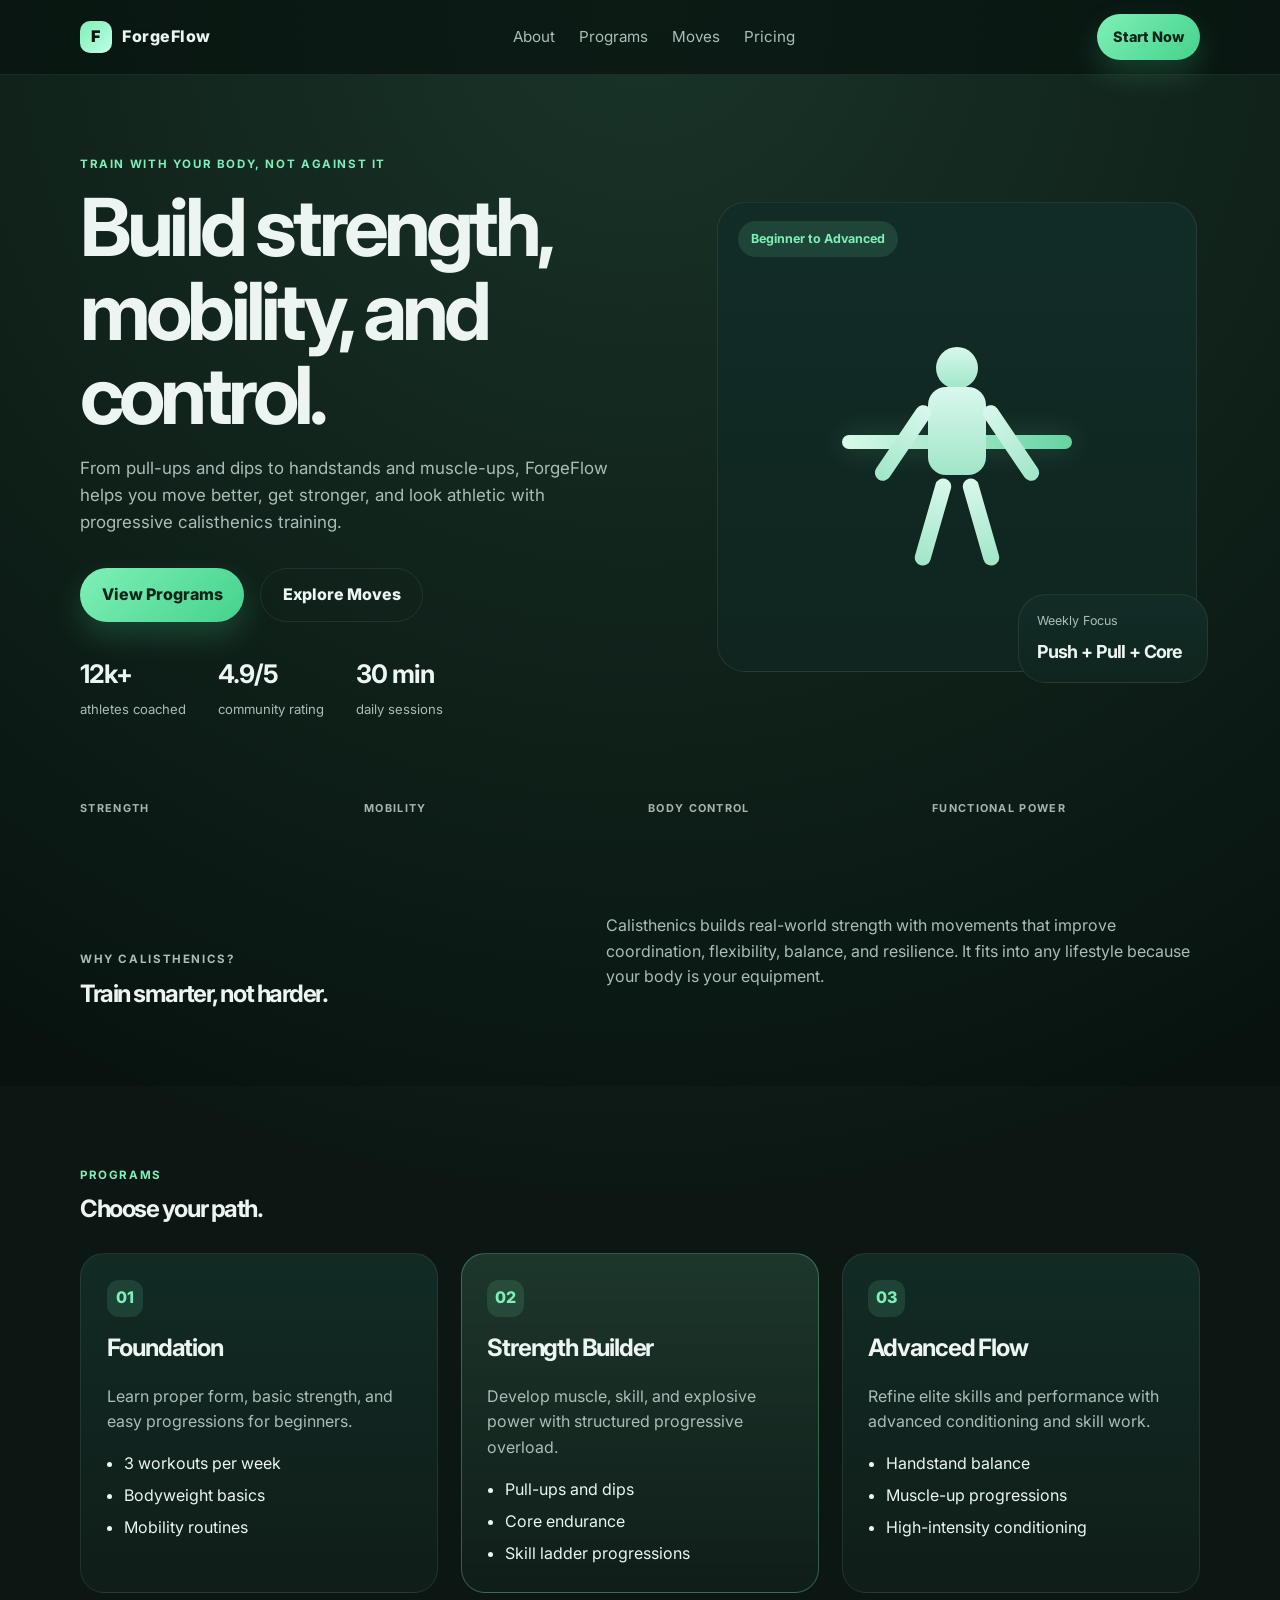
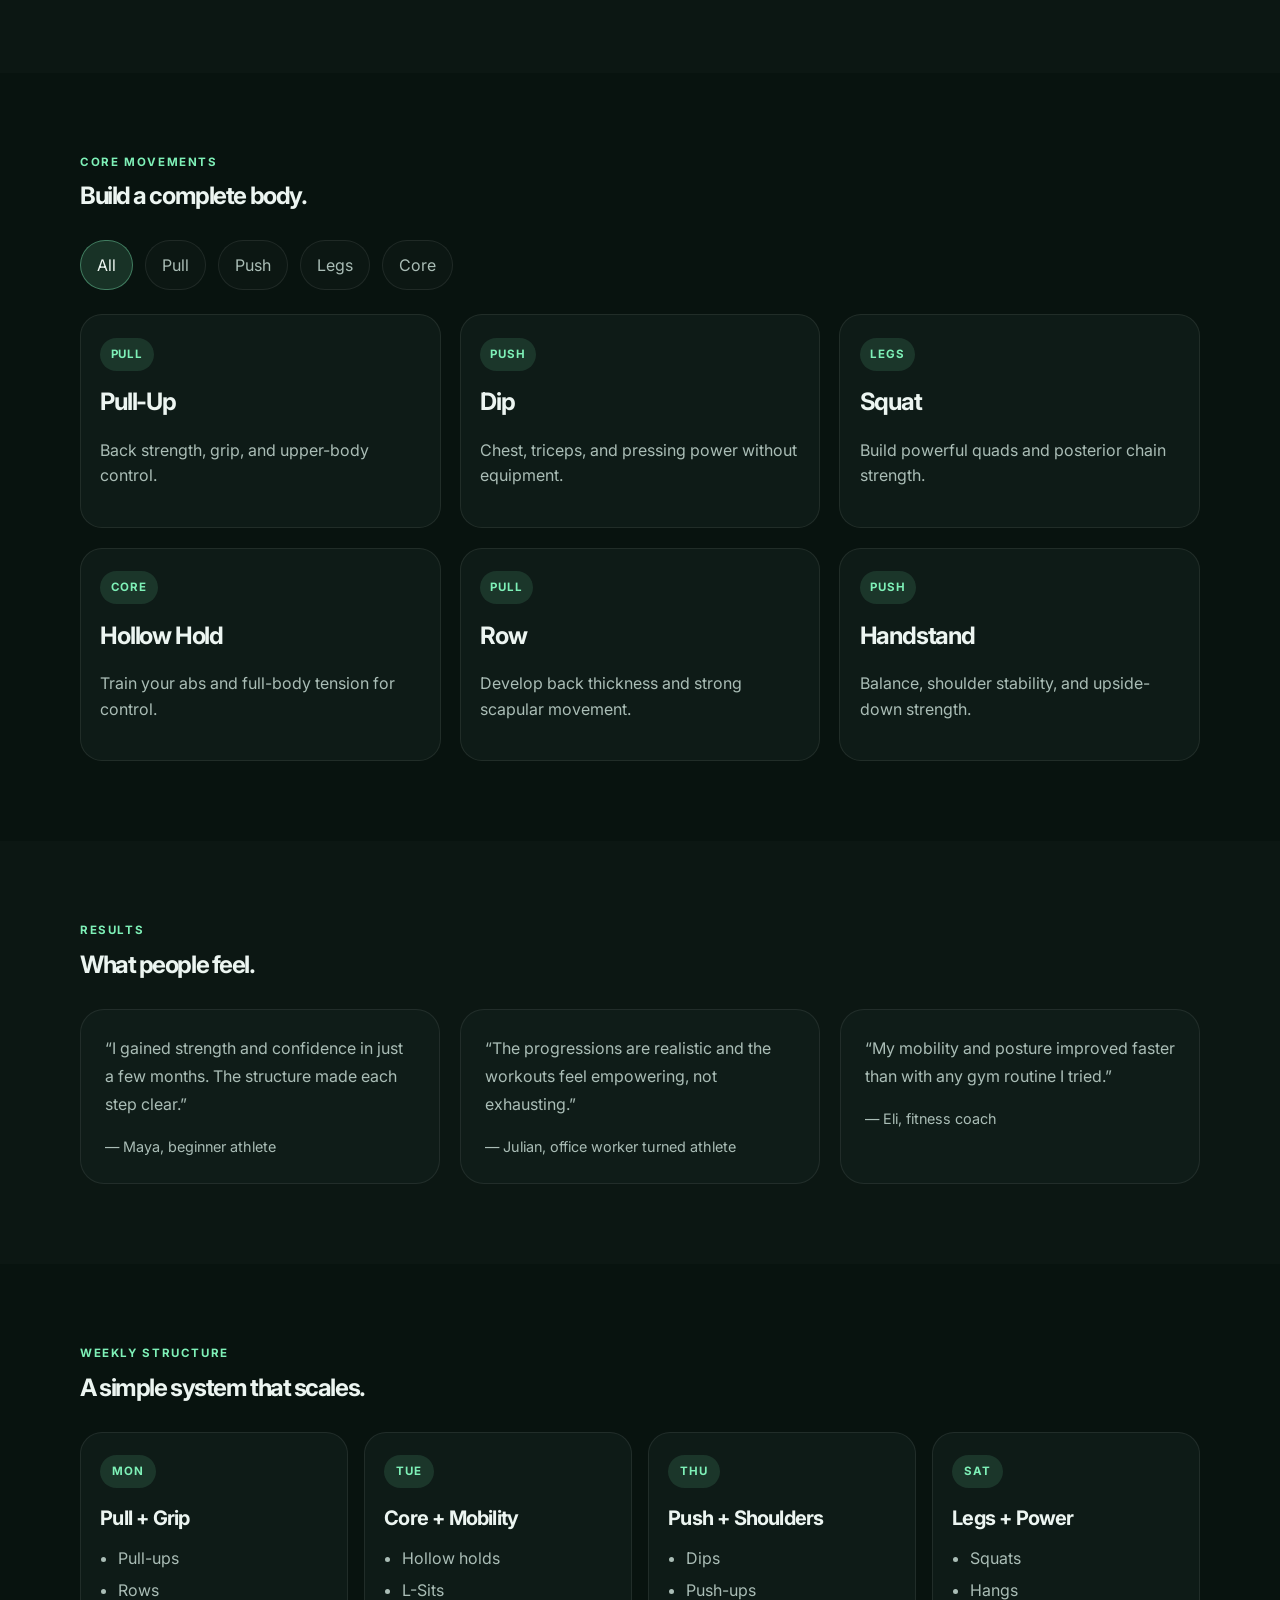
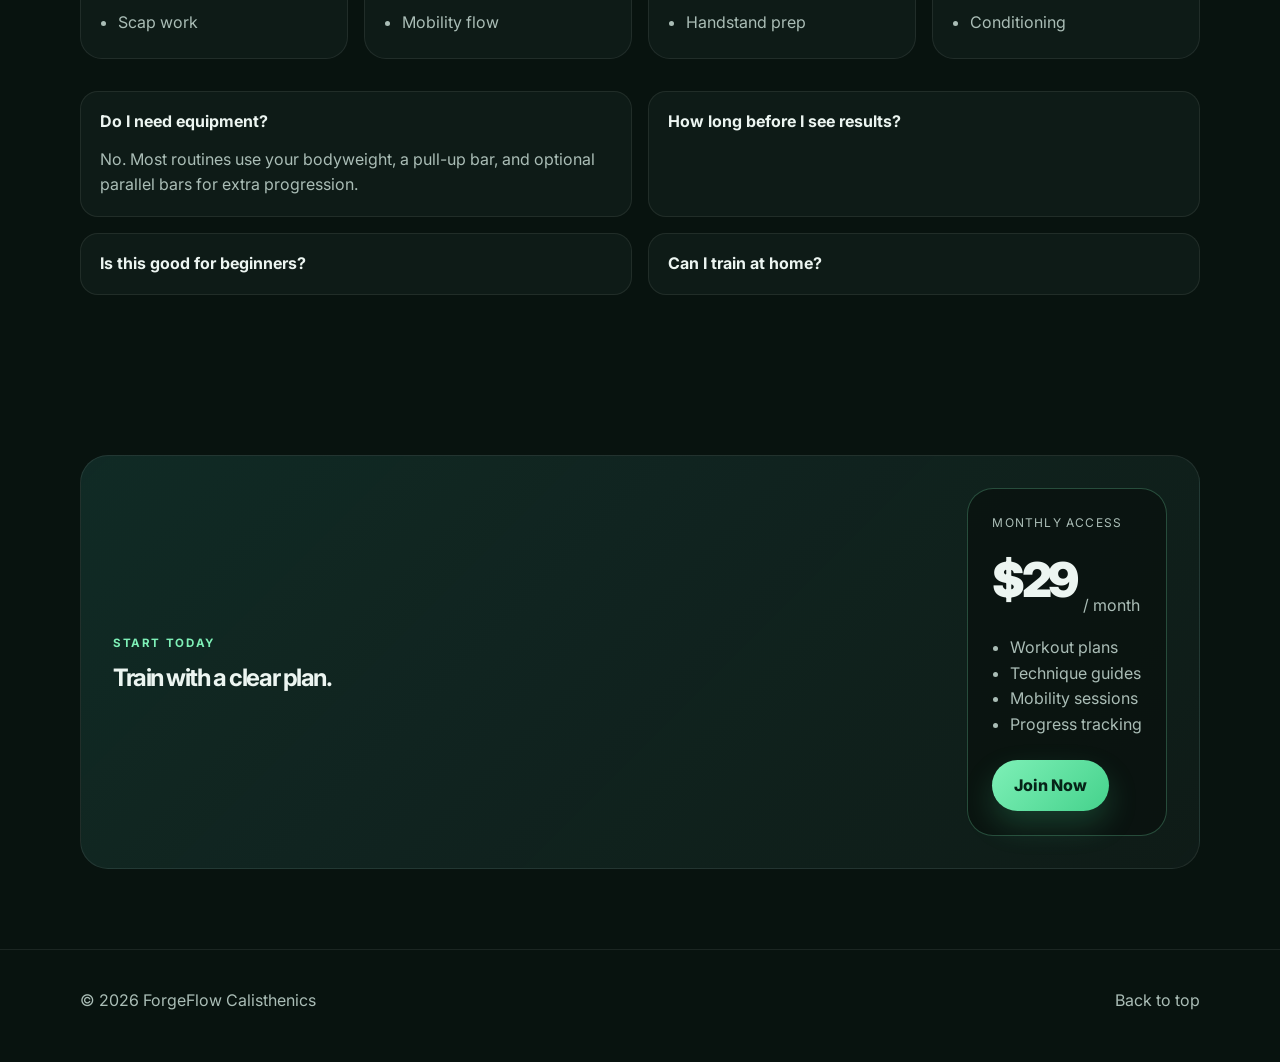
==== index.html @ 9ff02861 "changes" ====
<!DOCTYPE html>
<html lang="en">
  <head>
    <meta charset="UTF-8" />
    <meta name="viewport" content="width=device-width, initial-scale=1.0" />
    <meta
      name="description"
      content="Calisthenics training for strength, mobility, and body control. Build your best body with bodyweight workouts from beginner to advanced."
    />
    <title>ForgeFlow Calisthenics</title>
    <link rel="preconnect" href="https://fonts.googleapis.com" />
    <link rel="preconnect" href="https://fonts.gstatic.com" crossorigin />
    <link
      href="https://fonts.googleapis.com/css2?family=Inter:wght@400;500;600;700;800;900&display=swap"
      rel="stylesheet"
    />
    <link rel="stylesheet" href="styles.css" />
  </head>
  <body>
    <header class="site-header">
      <div class="container nav-wrap">
        <div class="brand">
          <span class="brand-mark">F</span>
          <span>ForgeFlow</span>
        </div>
        <nav class="main-nav" aria-label="Main navigation">
          <a href="#about">About</a>
          <a href="#programs">Programs</a>
          <a href="#moves">Moves</a>
          <a href="#pricing">Pricing</a>
        </nav>
        <a class="button button-small" href="#pricing">Start Now</a>
      </div>
    </header>

    <main>
      <section class="hero">
        <div class="container hero-grid">
          <div class="hero-copy">
            <p class="eyebrow">Train with your body, not against it</p>
            <h1>Build strength, mobility, and control.</h1>
            <p class="lead">
              From pull-ups and dips to handstands and muscle-ups, ForgeFlow helps
              you move better, get stronger, and look athletic with progressive
              calisthenics training.
            </p>
            <div class="cta-row">
              <a class="button" href="#programs">View Programs</a>
              <a class="button button-secondary" href="#moves">Explore Moves</a>
            </div>
            <ul class="hero-stats" aria-label="Key stats">
              <li><strong>12k+</strong><span>athletes coached</span></li>
              <li><strong>4.9/5</strong><span>community rating</span></li>
              <li><strong>30 min</strong><span>daily sessions</span></li>
            </ul>
          </div>

          <div class="hero-visual" aria-label="Calisthenics training illustration">
            <div class="visual-card visual-main">
              <div class="badge">Beginner to Advanced</div>
              <div class="movement-preview">
                <div class="bar"></div>
                <div class="person">
                  <span class="head"></span>
                  <span class="torso"></span>
                  <span class="arm arm-left"></span>
                  <span class="arm arm-right"></span>
                  <span class="leg leg-left"></span>
                  <span class="leg leg-right"></span>
                </div>
              </div>
            </div>
            <div class="visual-card visual-mini">
              <p>Weekly Focus</p>
              <strong>Push + Pull + Core</strong>
            </div>
          </div>
        </div>
      </section>

      <section class="logo-strip" aria-label="Partners and results">
        <div class="container logo-row">
          <span>Strength</span>
          <span>Mobility</span>
          <span>Body Control</span>
          <span>Functional Power</span>
        </div>
      </section>

      <section id="about" class="section">
        <div class="container two-col">
          <div>
            <p class="eyebrow">Why calisthenics?</p>
            <h2>Train smarter, not harder.</h2>
          </div>
          <div>
            <p>
              Calisthenics builds real-world strength with movements that improve
              coordination, flexibility, balance, and resilience. It fits into any
              lifestyle because your body is your equipment.
            </p>
          </div>
        </div>
      </section>

      <section id="programs" class="section alt-section">
        <div class="container">
          <div class="section-header">
            <p class="eyebrow">Programs</p>
            <h2>Choose your path.</h2>
          </div>

          <div class="card-grid three-up">
            <article class="info-card">
              <div class="icon">01</div>
              <h3>Foundation</h3>
              <p>Learn proper form, basic strength, and easy progressions for beginners.</p>
              <ul>
                <li>3 workouts per week</li>
                <li>Bodyweight basics</li>
                <li>Mobility routines</li>
              </ul>
            </article>

            <article class="info-card featured">
              <div class="icon">02</div>
              <h3>Strength Builder</h3>
              <p>Develop muscle, skill, and explosive power with structured progressive overload.</p>
              <ul>
                <li>Pull-ups and dips</li>
                <li>Core endurance</li>
                <li>Skill ladder progressions</li>
              </ul>
            </article>

            <article class="info-card">
              <div class="icon">03</div>
              <h3>Advanced Flow</h3>
              <p>Refine elite skills and performance with advanced conditioning and skill work.</p>
              <ul>
                <li>Handstand balance</li>
                <li>Muscle-up progressions</li>
                <li>High-intensity conditioning</li>
              </ul>
            </article>
          </div>
        </div>
      </section>

      <section id="moves" class="section">
        <div class="container">
          <div class="section-header">
            <p class="eyebrow">Core movements</p>
            <h2>Build a complete body.</h2>
          </div>

          <div class="exercise-grid">
            <button class="exercise active" type="button" data-filter="all">All</button>
            <button class="exercise" type="button" data-filter="pull">Pull</button>
            <button class="exercise" type="button" data-filter="push">Push</button>
            <button class="exercise" type="button" data-filter="legs">Legs</button>
            <button class="exercise" type="button" data-filter="core">Core</button>
          </div>

          <div class="movement-cards">
            <article class="movement-card" data-category="pull">
              <span class="tag">Pull</span>
              <h3>Pull-Up</h3>
              <p>Back strength, grip, and upper-body control.</p>
            </article>

            <article class="movement-card" data-category="push">
              <span class="tag">Push</span>
              <h3>Dip</h3>
              <p>Chest, triceps, and pressing power without equipment.</p>
            </article>

            <article class="movement-card" data-category="legs">
              <span class="tag">Legs</span>
              <h3>Squat</h3>
              <p>Build powerful quads and posterior chain strength.</p>
            </article>

            <article class="movement-card" data-category="core">
              <span class="tag">Core</span>
              <h3>Hollow Hold</h3>
              <p>Train your abs and full-body tension for control.</p>
            </article>

            <article class="movement-card" data-category="pull">
              <span class="tag">Pull</span>
              <h3>Row</h3>
              <p>Develop back thickness and strong scapular movement.</p>
            </article>

            <article class="movement-card" data-category="push">
              <span class="tag">Push</span>
              <h3>Handstand</h3>
              <p>Balance, shoulder stability, and upside-down strength.</p>
            </article>
          </div>
        </div>
      </section>

      <section class="section alt-section testimonials">
        <div class="container">
          <div class="section-header">
            <p class="eyebrow">Results</p>
            <h2>What people feel.</h2>
          </div>

          <div class="testimonial-grid">
            <blockquote>
              “I gained strength and confidence in just a few months. The structure made each step clear.”
              <footer>— Maya, beginner athlete</footer>
            </blockquote>
            <blockquote>
              “The progressions are realistic and the workouts feel empowering, not exhausting.”
              <footer>— Julian, office worker turned athlete</footer>
            </blockquote>
            <blockquote>
              “My mobility and posture improved faster than with any gym routine I tried.”
              <footer>— Eli, fitness coach</footer>
            </blockquote>
          </div>
        </div>
      </section>

      <section class="section">
        <div class="container">
          <div class="section-header">
            <p class="eyebrow">Weekly structure</p>
            <h2>A simple system that scales.</h2>
          </div>

          <div class="plan-grid">
            <article class="plan-card">
              <div class="plan-day">Mon</div>
              <h3>Pull + Grip</h3>
              <ul>
                <li>Pull-ups</li>
                <li>Rows</li>
                <li>Scap work</li>
              </ul>
            </article>

            <article class="plan-card">
              <div class="plan-day">Tue</div>
              <h3>Core + Mobility</h3>
              <ul>
                <li>Hollow holds</li>
                <li>L-Sits</li>
                <li>Mobility flow</li>
              </ul>
            </article>

            <article class="plan-card">
              <div class="plan-day">Thu</div>
              <h3>Push + Shoulders</h3>
              <ul>
                <li>Dips</li>
                <li>Push-ups</li>
                <li>Handstand prep</li>
              </ul>
            </article>

            <article class="plan-card">
              <div class="plan-day">Sat</div>
              <h3>Legs + Power</h3>
              <ul>
                <li>Squats</li>
                <li>Hangs</li>
                <li>Conditioning</li>
              </ul>
            </article>
          </div>

          <div class="faq-wrap">
            <details class="faq-item" open>
              <summary>Do I need equipment?</summary>
              <p>No. Most routines use your bodyweight, a pull-up bar, and optional parallel bars for extra progression.</p>
            </details>

            <details class="faq-item">
              <summary>How long before I see results?</summary>
              <p>Most people notice better energy, posture, and confidence within 4–6 weeks when they train consistently.</p>
            </details>

            <details class="faq-item">
              <summary>Is this good for beginners?</summary>
              <p>Yes. The program begins with skill foundations, mobility work, and simple progressions before harder variations.</p>
            </details>

            <details class="faq-item">
              <summary>Can I train at home?</summary>
              <p>Absolutely. The plan is designed to work at home, in a park, or in a personal training environment.</p>
            </details>
          </div>
        </div>
      </section>

      <section id="pricing" class="section pricing">
        <div class="container pricing-box">
          <div>
            <p class="eyebrow">Start today</p>
            <h2>Train with a clear plan.</h2>
          </div>
          <div class="price-card">
            <p class="price-label">Monthly access</p>
            <div class="price-row">
              <span class="price">$29</span>
              <span class="period">/ month</span>
            </div>
            <ul>
              <li>Workout plans</li>
              <li>Technique guides</li>
              <li>Mobility sessions</li>
              <li>Progress tracking</li>
            </ul>
            <a class="button" href="#top">Join Now</a>
          </div>
        </div>
      </section>
    </main>

    <footer class="site-footer">
      <div class="container footer-wrap">
        <p>© <span id="year"></span> ForgeFlow Calisthenics</p>
        <a href="#about">Back to top</a>
      </div>
    </footer>

    <script src="script.js"></script>
  </body>
</html>
---- styles.css ----
:root {
  --bg: #08130f;
  --bg-soft: #0d1d18;
  --panel: rgba(17, 30, 26, 0.82);
  --panel-alt: #10251f;
  --card: #122d28;
  --line: rgba(255, 255, 255, 0.08);
  --text: #ecf5f1;
  --muted: #aabdb6;
  --accent: #7ef0b7;
  --accent-strong: #45d28c;
  --accent-dark: #113628;
  --shadow: rgba(6, 12, 10, 0.38);
}

* {
  box-sizing: border-box;
}

html {
  scroll-behavior: smooth;
}

body {
  margin: 0;
  font-family: "Inter", sans-serif;
  background:
    radial-gradient(circle at top, rgba(126, 240, 183, 0.15), transparent 28%),
    var(--bg);
  color: var(--text);
  line-height: 1.6;
}

a {
  color: inherit;
  text-decoration: none;
}

img {
  max-width: 100%;
  display: block;
}

button {
  font: inherit;
}

.container {
  width: min(1120px, calc(100% - 2rem));
  margin: 0 auto;
}

.section {
  padding: 5rem 0;
}

.alt-section {
  background: rgba(255, 255, 255, 0.015);
}

.site-header {
  position: sticky;
  top: 0;
  z-index: 20;
  backdrop-filter: blur(18px);
  background: rgba(8, 19, 15, 0.72);
  border-bottom: 1px solid var(--line);
}

.nav-wrap {
  display: flex;
  justify-content: space-between;
  align-items: center;
  min-height: 74px;
  gap: 1.25rem;
}

.brand {
  display: inline-flex;
  align-items: center;
  gap: 0.65rem;
  font-weight: 800;
  letter-spacing: 0.03em;
}

.brand-mark {
  width: 2rem;
  height: 2rem;
  display: inline-flex;
  align-items: center;
  justify-content: center;
  border-radius: 10px;
  background: linear-gradient(135deg, var(--accent), #bfffe4);
  color: #08130f;
  font-weight: 900;
}

.main-nav {
  display: inline-flex;
  align-items: center;
  gap: 1.5rem;
  color: var(--muted);
  font-size: 0.95rem;
}

.main-nav a {
  transition: color 0.2s ease;
}

.main-nav a:hover,
.main-nav a:focus-visible {
  color: var(--text);
}

.button {
  display: inline-flex;
  align-items: center;
  justify-content: center;
  min-height: 48px;
  border: 0;
  border-radius: 999px;
  padding: 0.8rem 1.35rem;
  background: linear-gradient(135deg, var(--accent), var(--accent-strong));
  color: #062418;
  font-weight: 800;
  box-shadow: 0 14px 30px rgba(69, 210, 140, 0.22);
  transition: transform 0.2s ease, box-shadow 0.2s ease;
}

.button:hover,
.button:focus-visible {
  transform: translateY(-1px);
  box-shadow: 0 18px 36px rgba(69, 210, 140, 0.28);
}

.button-small {
  min-height: 40px;
  padding: 0.7rem 1rem;
  font-size: 0.9rem;
}

.button-secondary {
  background: transparent;
  color: var(--text);
  border: 1px solid var(--line);
  box-shadow: none;
}

.hero {
  padding: 5rem 0 3rem;
}

.hero-grid {
  display: grid;
  grid-template-columns: 1.1fr 0.9fr;
  align-items: center;
  gap: 2.5rem;
}

.eyebrow {
  margin: 0 0 0.75rem;
  letter-spacing: 0.14em;
  text-transform: uppercase;
  font-size: 0.72rem;
  font-weight: 700;
  color: var(--accent);
}

.hero-copy h1,
.section-header h2,
.two-col h2,
.pricing-box h2 {
  margin: 0;
  line-height: 1.05;
  letter-spacing: -0.06em;
}

.hero-copy h1 {
  font-size: clamp(3rem, 7vw, 5rem);
  max-width: 620px;
}

.lead {
  max-width: 560px;
  margin: 1.1rem 0 0;
  color: var(--muted);
  font-size: 1.06rem;
}

.cta-row {
  display: flex;
  flex-wrap: wrap;
  gap: 1rem;
  margin-top: 2rem;
}

.hero-stats {
  list-style: none;
  padding: 0;
  margin: 2rem 0 0;
  display: flex;
  flex-wrap: wrap;
  gap: 2rem;
}

.hero-stats li {
  display: flex;
  flex-direction: column;
  gap: 0.25rem;
}

.hero-stats strong {
  font-size: 1.6rem;
  letter-spacing: -0.04em;
}

.hero-stats span {
  color: var(--muted);
  font-size: 0.82rem;
}

.hero-visual {
  position: relative;
  display: grid;
  place-items: center;
  min-height: 540px;
}

.visual-card {
  position: relative;
  background: linear-gradient(180deg, rgba(18, 45, 40, 0.96), rgba(16, 37, 31, 0.96));
  border: 1px solid var(--line);
  border-radius: 28px;
  box-shadow: var(--shadow);
}

.visual-main {
  width: min(100%, 480px);
  min-height: 470px;
  padding: 1.1rem 1.25rem 1.35rem;
}

.badge {
  display: inline-flex;
  padding: 0.5rem 0.8rem;
  border-radius: 999px;
  background: rgba(126, 240, 183, 0.12);
  color: var(--accent);
  font-size: 0.78rem;
  font-weight: 700;
}

.movement-preview {
  position: relative;
  display: grid;
  place-items: center;
  min-height: 370px;
}

.bar {
  position: absolute;
  width: 230px;
  height: 14px;
  border-radius: 99px;
  background: linear-gradient(90deg, #d7fbe8, #9fe6c7, #65d4a1);
  box-shadow: 0 0 28px rgba(126, 240, 183, 0.2);
}

.person {
  position: relative;
  width: 160px;
  height: 240px;
  margin-top: 50px;
}

.head,
.torso,
.arm,
.leg {
  position: absolute;
  display: block;
  background: linear-gradient(180deg, #d9f8ed, #9fe6c7);
}

.head {
  top: 0;
  left: 50%;
  width: 42px;
  height: 42px;
  border-radius: 50%;
  transform: translateX(-50%);
}

.torso {
  top: 40px;
  left: 50%;
  width: 58px;
  height: 88px;
  transform: translateX(-50%);
  border-radius: 18px;
}

.arm {
  top: 52px;
  width: 16px;
  height: 88px;
  border-radius: 99px;
}

.arm-left {
  left: 18px;
  transform: rotate(34deg);
}

.arm-right {
  right: 18px;
  transform: rotate(-34deg);
}

.leg {
  top: 130px;
  width: 16px;
  height: 90px;
  border-radius: 99px;
}

.leg-left {
  left: 48px;
  transform: rotate(16deg);
}

.leg-right {
  right: 48px;
  transform: rotate(-16deg);
}

.visual-mini {
  position: absolute;
  right: -0.5rem;
  bottom: 1.5rem;
  padding: 1rem 1.1rem;
  min-width: 190px;
}

.visual-mini p {
  margin: 0 0 0.4rem;
  font-size: 0.78rem;
  color: var(--muted);
}

.visual-mini strong {
  font-size: 1.12rem;
  letter-spacing: -0.04em;
}

.logo-strip {
  padding: 1rem 0 0;
}

.logo-row {
  display: grid;
  grid-template-columns: repeat(4, minmax(0, 1fr));
  gap: 1rem;
  padding: 1rem 0 0;
  color: rgba(236, 245, 241, 0.7);
  text-transform: uppercase;
  letter-spacing: 0.12em;
  font-size: 0.68rem;
  font-weight: 700;
}

.two-col {
  display: grid;
  grid-template-columns: 0.9fr 1.1fr;
  gap: 2.5rem;
  align-items: end;
}

.two-col p,
.info-card p,
.movement-card p,
blockquote,
.price-card li,
.testimonial-grid footer {
  color: var(--muted);
}

.section-header {
  margin-bottom: 2rem;
}

.card-grid {
  display: grid;
  gap: 1.4rem;
}

.three-up {
  grid-template-columns: repeat(3, minmax(0, 1fr));
}

.info-card {
  padding: 1.6rem;
  background: linear-gradient(180deg, rgba(18, 45, 40, 0.9), rgba(17, 30, 26, 0.9));
  border: 1px solid var(--line);
  border-radius: 24px;
  box-shadow: var(--shadow);
}

.info-card.featured {
  background: linear-gradient(180deg, rgba(126, 240, 183, 0.15), rgba(17, 30, 26, 0.9));
  border-color: rgba(126, 240, 183, 0.3);
}

.icon {
  display: inline-flex;
  width: 2.3rem;
  height: 2.3rem;
  align-items: center;
  justify-content: center;
  border-radius: 12px;
  background: rgba(126, 240, 183, 0.12);
  color: var(--accent);
  font-weight: 800;
  margin-bottom: 0.8rem;
}

.info-card h3,
.movement-card h3 {
  margin: 0 0 0.75rem;
  font-size: 1.5rem;
  letter-spacing: -0.05em;
}

.info-card ul {
  margin: 1rem 0 0;
  padding-left: 1.1rem;
  color: var(--text);
}

.info-card li + li {
  margin-top: 0.4rem;
}

.exercise-grid {
  display: flex;
  flex-wrap: wrap;
  gap: 0.75rem;
  margin-bottom: 1.5rem;
}

.exercise {
  border: 1px solid var(--line);
  background: rgba(255, 255, 255, 0.02);
  color: var(--muted);
  border-radius: 999px;
  padding: 0.7rem 1rem;
  cursor: pointer;
  transition: all 0.2s ease;
}

.exercise.active {
  background: rgba(126, 240, 183, 0.14);
  color: var(--text);
  border-color: rgba(126, 240, 183, 0.4);
}

.movement-cards {
  display: grid;
  grid-template-columns: repeat(3, minmax(0, 1fr));
  gap: 1.2rem;
}

.movement-card {
  padding: 1.4rem 1.2rem;
  background: rgba(17, 30, 26, 0.8);
  border: 1px solid var(--line);
  border-radius: 22px;
  min-height: 180px;
  transition: transform 0.2s ease, border-color 0.2s ease;
}

.movement-card:hover {
  transform: translateY(-4px);
  border-color: rgba(126, 240, 183, 0.35);
}

.tag {
  display: inline-block;
  margin-bottom: 0.8rem;
  padding: 0.45rem 0.65rem;
  border-radius: 999px;
  background: rgba(126, 240, 183, 0.12);
  color: var(--accent);
  font-size: 0.72rem;
  font-weight: 700;
  letter-spacing: 0.08em;
  text-transform: uppercase;
}

.testimonial-grid {
  display: grid;
  grid-template-columns: repeat(3, minmax(0, 1fr));
  gap: 1.25rem;
}

blockquote {
  margin: 0;
  padding: 1.5rem;
  border-radius: 24px;
  background: rgba(17, 30, 26, 0.82);
  border: 1px solid var(--line);
  line-height: 1.75;
}

blockquote footer {
  margin-top: 1rem;
  font-size: 0.9rem;
  color: var(--text);
}

.plan-grid {
  display: grid;
  grid-template-columns: repeat(4, minmax(0, 1fr));
  gap: 1rem;
}

.plan-card {
  padding: 1.4rem 1.2rem;
  border-radius: 22px;
  background: rgba(17, 30, 26, 0.82);
  border: 1px solid var(--line);
}

.plan-day {
  display: inline-flex;
  padding: 0.45rem 0.75rem;
  margin-bottom: 0.9rem;
  border-radius: 999px;
  background: rgba(126, 240, 183, 0.12);
  color: var(--accent);
  font-size: 0.72rem;
  font-weight: 700;
  letter-spacing: 0.08em;
  text-transform: uppercase;
}

.plan-card h3 {
  margin: 0 0 0.7rem;
  font-size: 1.25rem;
  letter-spacing: -0.04em;
}

.plan-card ul {
  margin: 0;
  padding-left: 1.1rem;
  color: var(--muted);
}

.plan-card li + li {
  margin-top: 0.4rem;
}

.faq-wrap {
  display: grid;
  grid-template-columns: repeat(2, minmax(0, 1fr));
  gap: 1rem;
  margin-top: 2rem;
}

.faq-item {
  padding: 1.1rem 1.2rem;
  background: rgba(17, 30, 26, 0.8);
  border: 1px solid var(--line);
  border-radius: 18px;
}

.faq-item summary {
  cursor: pointer;
  list-style: none;
  font-weight: 700;
}

.faq-item summary::-webkit-details-marker {
  display: none;
}

.faq-item p {
  margin: 0.75rem 0 0;
  color: var(--muted);
}

.pricing-box {
  display: grid;
  grid-template-columns: 1fr auto;
  gap: 1.8rem;
  align-items: center;
  padding: 2rem;
  border-radius: 28px;
  background: linear-gradient(135deg, rgba(18, 45, 40, 0.9), rgba(17, 30, 26, 0.8));
  border: 1px solid var(--line);
}

.price-card {
  width: min(330px, 100%);
  padding: 1.5rem;
  border-radius: 26px;
  background: rgba(9, 17, 14, 0.7);
  border: 1px solid rgba(126, 240, 183, 0.26);
}

.price-label {
  margin: 0 0 0.6rem;
  color: var(--muted);
  text-transform: uppercase;
  letter-spacing: 0.1em;
  font-size: 0.75rem;
}

.price-row {
  display: flex;
  align-items: end;
  gap: 0.5rem;
  margin-bottom: 1rem;
}

.price {
  font-size: 3rem;
  font-weight: 900;
  letter-spacing: -0.08em;
}

.period {
  color: var(--muted);
}

.price-card ul {
  padding-left: 1.1rem;
  margin: 1rem 0 1.4rem;
}

.site-footer {
  padding: 1.4rem 0 2rem;
  border-top: 1px solid var(--line);
}

.footer-wrap {
  display: flex;
  align-items: center;
  justify-content: space-between;
  gap: 1rem;
  color: var(--muted);
}

@media (max-width: 900px) {
  .hero-grid,
  .two-col,
  .pricing-box,
  .three-up,
  .testimonial-grid,
  .movement-cards {
    grid-template-columns: 1fr;
  }

  .hero-visual {
    min-height: 420px;
  }

  .logo-row {
    grid-template-columns: repeat(2, minmax(0, 1fr));
  }

  .pricing-box {
    padding: 1.5rem;
  }
}

@media (max-width: 680px) {
  .main-nav {
    display: none;
  }

  .nav-wrap {
    justify-content: space-between;
  }

  .hero {
    padding-top: 4rem;
  }

  .hero-stats {
    gap: 1rem 1.2rem;
  }

  .cta-row {
    flex-direction: column;
    align-items: stretch;
  }

  .button,
  .button-secondary {
    width: 100%;
  }

  .footer-wrap {
    flex-direction: column;
    justify-content: center;
    text-align: center;
  }
}
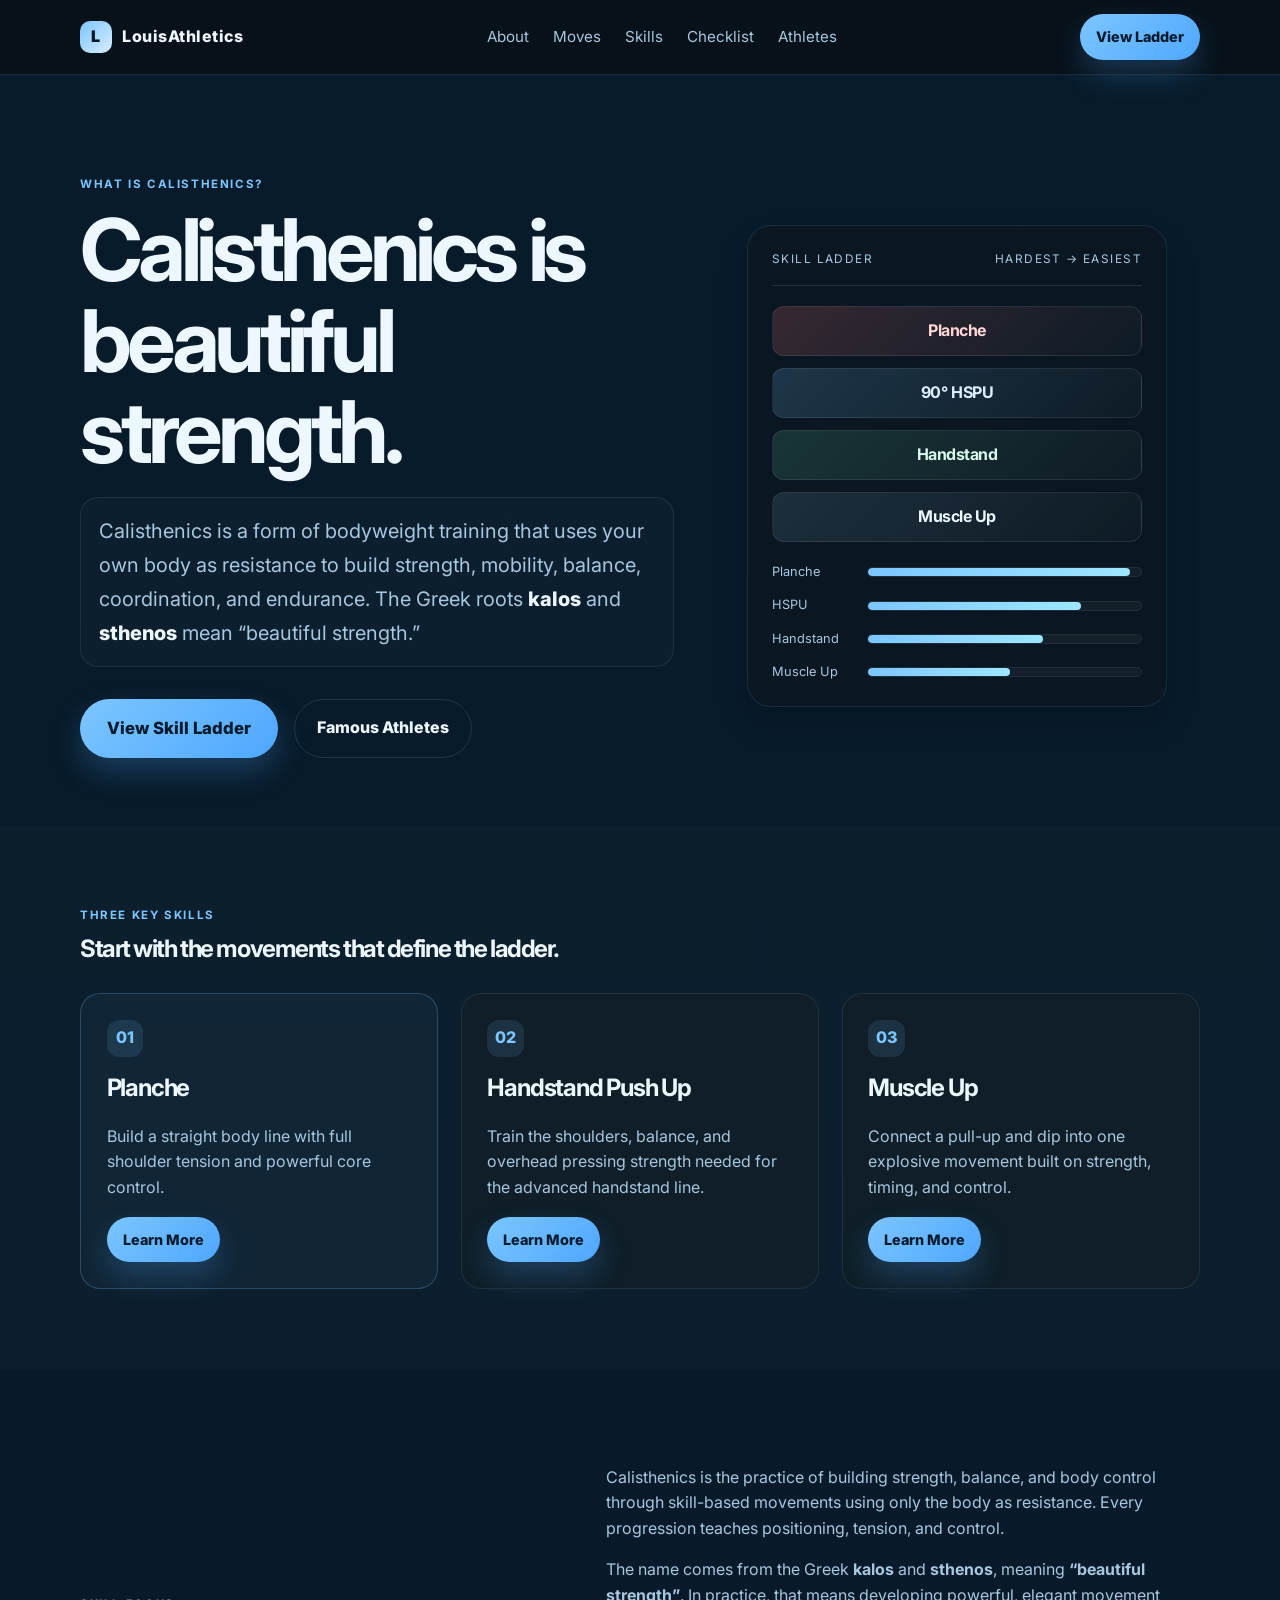
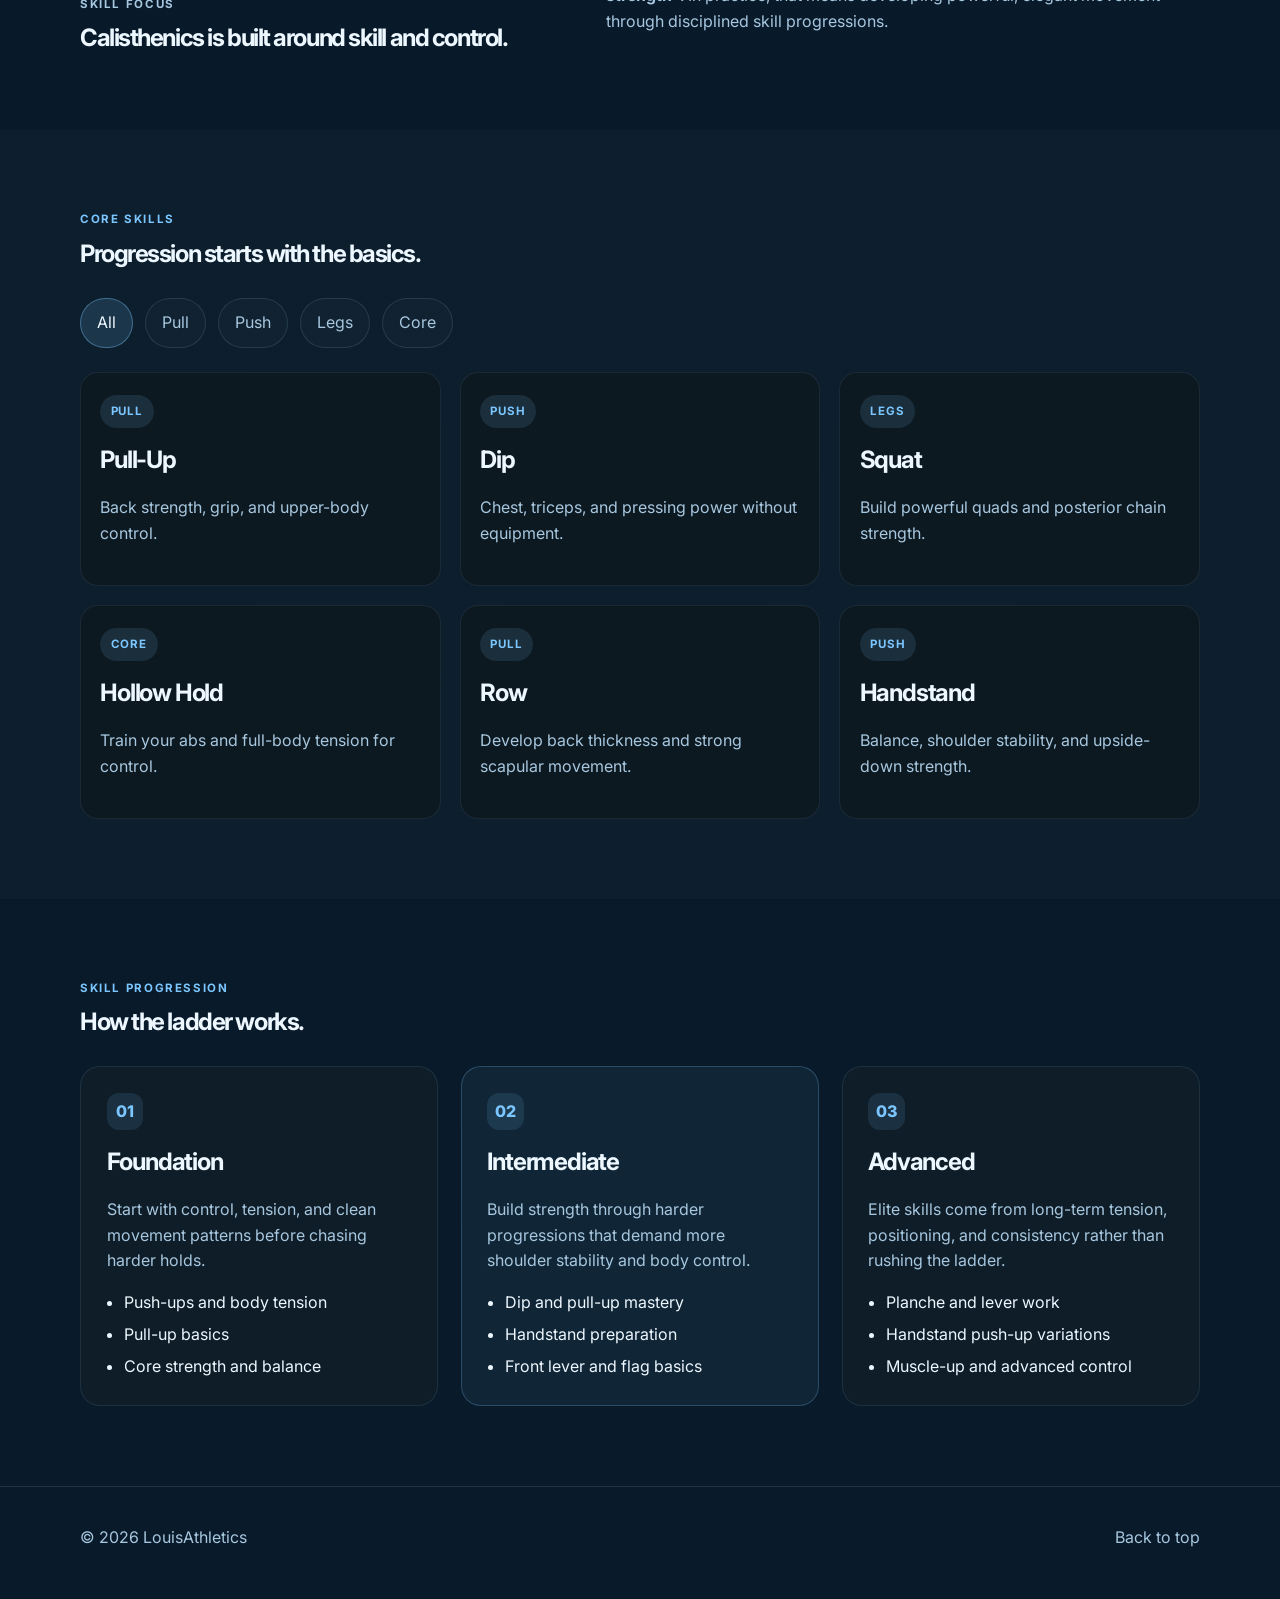
==== commit 37a011b1: "html" ====
--- a/index.html
+++ b/index.html
@@ -7,7 +7,7 @@
       name="description"
       content="Calisthenics training for strength, mobility, and body control. Build your best body with bodyweight workouts from beginner to advanced."
     />
-    <title>ForgeFlow Calisthenics</title>
+    <title>LouisAthletics</title>
     <link rel="preconnect" href="https://fonts.googleapis.com" />
     <link rel="preconnect" href="https://fonts.gstatic.com" crossorigin />
     <link
@@ -20,16 +20,17 @@
     <header class="site-header">
       <div class="container nav-wrap">
         <div class="brand">
-          <span class="brand-mark">F</span>
-          <span>ForgeFlow</span>
+          <span class="brand-mark">L</span>
+          <span>LouisAthletics</span>
         </div>
         <nav class="main-nav" aria-label="Main navigation">
           <a href="#about">About</a>
-          <a href="#programs">Programs</a>
           <a href="#moves">Moves</a>
-          <a href="#pricing">Pricing</a>
+          <a href="skills.html">Skills</a>
+          <a href="checklist.html">Checklist</a>
+          <a href="athletes.html">Athletes</a>
         </nav>
-        <a class="button button-small" href="#pricing">Start Now</a>
+        <a class="button button-small" href="skills.html">View Ladder</a>
       </div>
     </header>
 
@@ -37,121 +38,116 @@
       <section class="hero">
         <div class="container hero-grid">
           <div class="hero-copy">
-            <p class="eyebrow">Train with your body, not against it</p>
-            <h1>Build strength, mobility, and control.</h1>
+            <p class="eyebrow">What is calisthenics?</p>
+            <h1>Calisthenics is beautiful strength.</h1>
             <p class="lead">
-              From pull-ups and dips to handstands and muscle-ups, ForgeFlow helps
-              you move better, get stronger, and look athletic with progressive
-              calisthenics training.
+              Calisthenics is a form of bodyweight training that uses your own body
+              as resistance to build strength, mobility, balance, coordination, and
+              endurance. The Greek roots <strong>kalos</strong> and
+              <strong>sthenos</strong> mean “beautiful strength.”
             </p>
             <div class="cta-row">
-              <a class="button" href="#programs">View Programs</a>
-              <a class="button button-secondary" href="#moves">Explore Moves</a>
+              <a class="button button-large" href="skills.html">View Skill Ladder</a>
+              <a class="button button-secondary" href="athletes.html">Famous Athletes</a>
             </div>
-            <ul class="hero-stats" aria-label="Key stats">
-              <li><strong>12k+</strong><span>athletes coached</span></li>
-              <li><strong>4.9/5</strong><span>community rating</span></li>
-              <li><strong>30 min</strong><span>daily sessions</span></li>
-            </ul>
-          </div>
-
-          <div class="hero-visual" aria-label="Calisthenics training illustration">
-            <div class="visual-card visual-main">
-              <div class="badge">Beginner to Advanced</div>
-              <div class="movement-preview">
-                <div class="bar"></div>
-                <div class="person">
-                  <span class="head"></span>
-                  <span class="torso"></span>
-                  <span class="arm arm-left"></span>
-                  <span class="arm arm-right"></span>
-                  <span class="leg leg-left"></span>
-                  <span class="leg leg-right"></span>
+          </div>
+
+          <div class="hero-visual" aria-label="Calisthenics skill ladder preview">
+            <div class="visual-panel">
+              <div class="visual-header">
+                <span>Skill ladder</span>
+                <span>Hardest → Easiest</span>
+              </div>
+
+              <div class="skill-stack">
+                <a class="skill-pill hardest" href="planche.html">Planche</a>
+                <a class="skill-pill hard" href="handstand-push-up.html">90° HSPU</a>
+                <a class="skill-pill medium" href="handstand-push-up.html">Handstand</a>
+                <a class="skill-pill easy" href="muscle-up.html">Muscle Up</a>
+              </div>
+
+              <div class="progress-list">
+                <div class="progress-row">
+                  <span>Planche</span>
+                  <div class="progress-bar"><i style="width: 96%"></i></div>
+                </div>
+                <div class="progress-row">
+                  <span>HSPU</span>
+                  <div class="progress-bar"><i style="width: 78%"></i></div>
+                </div>
+                <div class="progress-row">
+                  <span>Handstand</span>
+                  <div class="progress-bar"><i style="width: 64%"></i></div>
+                </div>
+                <div class="progress-row">
+                  <span>Muscle Up</span>
+                  <div class="progress-bar"><i style="width: 52%"></i></div>
                 </div>
               </div>
             </div>
-            <div class="visual-card visual-mini">
-              <p>Weekly Focus</p>
-              <strong>Push + Pull + Core</strong>
-            </div>
-          </div>
-        </div>
-      </section>
-
-      <section class="logo-strip" aria-label="Partners and results">
-        <div class="container logo-row">
-          <span>Strength</span>
-          <span>Mobility</span>
-          <span>Body Control</span>
-          <span>Functional Power</span>
+          </div>
+        </div>
+      </section>
+
+      <section class="section alt-section">
+        <div class="container">
+          <div class="section-header">
+            <p class="eyebrow">Three key skills</p>
+            <h2>Start with the movements that define the ladder.</h2>
+          </div>
+
+          <div class="card-grid three-up">
+            <article class="info-card featured">
+              <div class="icon">01</div>
+              <h3>Planche</h3>
+              <p>Build a straight body line with full shoulder tension and powerful core control.</p>
+              <a class="button button-small" href="planche.html">Learn More</a>
+            </article>
+
+            <article class="info-card">
+              <div class="icon">02</div>
+              <h3>Handstand Push Up</h3>
+              <p>Train the shoulders, balance, and overhead pressing strength needed for the advanced handstand line.</p>
+              <a class="button button-small" href="handstand-push-up.html">Learn More</a>
+            </article>
+
+            <article class="info-card">
+              <div class="icon">03</div>
+              <h3>Muscle Up</h3>
+              <p>Connect a pull-up and dip into one explosive movement built on strength, timing, and control.</p>
+              <a class="button button-small" href="muscle-up.html">Learn More</a>
+            </article>
+          </div>
         </div>
       </section>
 
       <section id="about" class="section">
         <div class="container two-col">
           <div>
-            <p class="eyebrow">Why calisthenics?</p>
-            <h2>Train smarter, not harder.</h2>
+            <p class="eyebrow">Skill focus</p>
+            <h2>Calisthenics is built around skill and control.</h2>
           </div>
           <div>
             <p>
-              Calisthenics builds real-world strength with movements that improve
-              coordination, flexibility, balance, and resilience. It fits into any
-              lifestyle because your body is your equipment.
+              Calisthenics is the practice of building strength, balance, and body
+              control through skill-based movements using only the body as resistance.
+              Every progression teaches positioning, tension, and control.
             </p>
-          </div>
-        </div>
-      </section>
-
-      <section id="programs" class="section alt-section">
+            <p>
+              The name comes from the Greek <strong>kalos</strong> and
+              <strong>sthenos</strong>, meaning <strong>“beautiful strength”</strong>.
+              In practice, that means developing powerful, elegant movement through
+              disciplined skill progressions.
+            </p>
+          </div>
+        </div>
+      </section>
+
+      <section id="moves" class="section alt-section">
         <div class="container">
           <div class="section-header">
-            <p class="eyebrow">Programs</p>
-            <h2>Choose your path.</h2>
-          </div>
-
-          <div class="card-grid three-up">
-            <article class="info-card">
-              <div class="icon">01</div>
-              <h3>Foundation</h3>
-              <p>Learn proper form, basic strength, and easy progressions for beginners.</p>
-              <ul>
-                <li>3 workouts per week</li>
-                <li>Bodyweight basics</li>
-                <li>Mobility routines</li>
-              </ul>
-            </article>
-
-            <article class="info-card featured">
-              <div class="icon">02</div>
-              <h3>Strength Builder</h3>
-              <p>Develop muscle, skill, and explosive power with structured progressive overload.</p>
-              <ul>
-                <li>Pull-ups and dips</li>
-                <li>Core endurance</li>
-                <li>Skill ladder progressions</li>
-              </ul>
-            </article>
-
-            <article class="info-card">
-              <div class="icon">03</div>
-              <h3>Advanced Flow</h3>
-              <p>Refine elite skills and performance with advanced conditioning and skill work.</p>
-              <ul>
-                <li>Handstand balance</li>
-                <li>Muscle-up progressions</li>
-                <li>High-intensity conditioning</li>
-              </ul>
-            </article>
-          </div>
-        </div>
-      </section>
-
-      <section id="moves" class="section">
-        <div class="container">
-          <div class="section-header">
-            <p class="eyebrow">Core movements</p>
-            <h2>Build a complete body.</h2>
+            <p class="eyebrow">Core skills</p>
+            <h2>Progression starts with the basics.</h2>
           </div>
 
           <div class="exercise-grid">
@@ -202,122 +198,46 @@
         </div>
       </section>
 
-      <section class="section alt-section testimonials">
-        <div class="container">
-          <div class="section-header">
-            <p class="eyebrow">Results</p>
-            <h2>What people feel.</h2>
-          </div>
-
-          <div class="testimonial-grid">
-            <blockquote>
-              “I gained strength and confidence in just a few months. The structure made each step clear.”
-              <footer>— Maya, beginner athlete</footer>
-            </blockquote>
-            <blockquote>
-              “The progressions are realistic and the workouts feel empowering, not exhausting.”
-              <footer>— Julian, office worker turned athlete</footer>
-            </blockquote>
-            <blockquote>
-              “My mobility and posture improved faster than with any gym routine I tried.”
-              <footer>— Eli, fitness coach</footer>
-            </blockquote>
-          </div>
-        </div>
-      </section>
-
       <section class="section">
         <div class="container">
           <div class="section-header">
-            <p class="eyebrow">Weekly structure</p>
-            <h2>A simple system that scales.</h2>
-          </div>
-
-          <div class="plan-grid">
-            <article class="plan-card">
-              <div class="plan-day">Mon</div>
-              <h3>Pull + Grip</h3>
+            <p class="eyebrow">Skill progression</p>
+            <h2>How the ladder works.</h2>
+          </div>
+
+          <div class="card-grid three-up">
+            <article class="info-card">
+              <div class="icon">01</div>
+              <h3>Foundation</h3>
+              <p>Start with control, tension, and clean movement patterns before chasing harder holds.</p>
               <ul>
-                <li>Pull-ups</li>
-                <li>Rows</li>
-                <li>Scap work</li>
+                <li>Push-ups and body tension</li>
+                <li>Pull-up basics</li>
+                <li>Core strength and balance</li>
               </ul>
             </article>
 
-            <article class="plan-card">
-              <div class="plan-day">Tue</div>
-              <h3>Core + Mobility</h3>
+            <article class="info-card featured">
+              <div class="icon">02</div>
+              <h3>Intermediate</h3>
+              <p>Build strength through harder progressions that demand more shoulder stability and body control.</p>
               <ul>
-                <li>Hollow holds</li>
-                <li>L-Sits</li>
-                <li>Mobility flow</li>
+                <li>Dip and pull-up mastery</li>
+                <li>Handstand preparation</li>
+                <li>Front lever and flag basics</li>
               </ul>
             </article>
 
-            <article class="plan-card">
-              <div class="plan-day">Thu</div>
-              <h3>Push + Shoulders</h3>
+            <article class="info-card">
+              <div class="icon">03</div>
+              <h3>Advanced</h3>
+              <p>Elite skills come from long-term tension, positioning, and consistency rather than rushing the ladder.</p>
               <ul>
-                <li>Dips</li>
-                <li>Push-ups</li>
-                <li>Handstand prep</li>
+                <li>Planche and lever work</li>
+                <li>Handstand push-up variations</li>
+                <li>Muscle-up and advanced control</li>
               </ul>
             </article>
-
-            <article class="plan-card">
-              <div class="plan-day">Sat</div>
-              <h3>Legs + Power</h3>
-              <ul>
-                <li>Squats</li>
-                <li>Hangs</li>
-                <li>Conditioning</li>
-              </ul>
-            </article>
-          </div>
-
-          <div class="faq-wrap">
-            <details class="faq-item" open>
-              <summary>Do I need equipment?</summary>
-              <p>No. Most routines use your bodyweight, a pull-up bar, and optional parallel bars for extra progression.</p>
-            </details>
-
-            <details class="faq-item">
-              <summary>How long before I see results?</summary>
-              <p>Most people notice better energy, posture, and confidence within 4–6 weeks when they train consistently.</p>
-            </details>
-
-            <details class="faq-item">
-              <summary>Is this good for beginners?</summary>
-              <p>Yes. The program begins with skill foundations, mobility work, and simple progressions before harder variations.</p>
-            </details>
-
-            <details class="faq-item">
-              <summary>Can I train at home?</summary>
-              <p>Absolutely. The plan is designed to work at home, in a park, or in a personal training environment.</p>
-            </details>
-          </div>
-        </div>
-      </section>
-
-      <section id="pricing" class="section pricing">
-        <div class="container pricing-box">
-          <div>
-            <p class="eyebrow">Start today</p>
-            <h2>Train with a clear plan.</h2>
-          </div>
-          <div class="price-card">
-            <p class="price-label">Monthly access</p>
-            <div class="price-row">
-              <span class="price">$29</span>
-              <span class="period">/ month</span>
-            </div>
-            <ul>
-              <li>Workout plans</li>
-              <li>Technique guides</li>
-              <li>Mobility sessions</li>
-              <li>Progress tracking</li>
-            </ul>
-            <a class="button" href="#top">Join Now</a>
           </div>
         </div>
       </section>
@@ -325,7 +245,7 @@
 
     <footer class="site-footer">
       <div class="container footer-wrap">
-        <p>© <span id="year"></span> ForgeFlow Calisthenics</p>
+        <p>© <span id="year"></span> LouisAthletics</p>
         <a href="#about">Back to top</a>
       </div>
     </footer>
--- a/styles.css
+++ b/styles.css
@@ -1,16 +1,16 @@
 :root {
-  --bg: #08130f;
-  --bg-soft: #0d1d18;
-  --panel: rgba(17, 30, 26, 0.82);
-  --panel-alt: #10251f;
-  --card: #122d28;
-  --line: rgba(255, 255, 255, 0.08);
-  --text: #ecf5f1;
-  --muted: #aabdb6;
-  --accent: #7ef0b7;
-  --accent-strong: #45d28c;
-  --accent-dark: #113628;
-  --shadow: rgba(6, 12, 10, 0.38);
+  --bg: #071722;
+  --bg-soft: #0d2232;
+  --panel: rgba(12, 27, 39, 0.82);
+  --panel-alt: #102a3d;
+  --card: #12314b;
+  --line: rgba(166, 210, 255, 0.14);
+  --text: #edf7ff;
+  --muted: #a7c7df;
+  --accent: #7cc6ff;
+  --accent-strong: #4ea7ff;
+  --accent-dark: #123c66;
+  --shadow: rgba(2, 11, 20, 0.42);
 }
 
 * {
@@ -24,11 +24,17 @@
 body {
   margin: 0;
   font-family: "Inter", sans-serif;
-  background:
-    radial-gradient(circle at top, rgba(126, 240, 183, 0.15), transparent 28%),
-    var(--bg);
+  background: linear-gradient(180deg, #081b2a 0%, #091a2a 100%);
   color: var(--text);
   line-height: 1.6;
+  position: relative;
+}
+
+main,
+header,
+footer {
+  position: relative;
+  z-index: 1;
 }
 
 a {
@@ -62,9 +68,8 @@
   position: sticky;
   top: 0;
   z-index: 20;
-  backdrop-filter: blur(18px);
-  background: rgba(8, 19, 15, 0.72);
-  border-bottom: 1px solid var(--line);
+  background: rgba(8, 17, 26, 0.96);
+  border-bottom: 1px solid rgba(166, 210, 255, 0.12);
 }
 
 .nav-wrap {
@@ -90,8 +95,8 @@
   align-items: center;
   justify-content: center;
   border-radius: 10px;
-  background: linear-gradient(135deg, var(--accent), #bfffe4);
-  color: #08130f;
+  background: linear-gradient(135deg, var(--accent), #d7eeff);
+  color: #071722;
   font-weight: 900;
 }
 
@@ -121,16 +126,22 @@
   border-radius: 999px;
   padding: 0.8rem 1.35rem;
   background: linear-gradient(135deg, var(--accent), var(--accent-strong));
-  color: #062418;
+  color: #041a2d;
   font-weight: 800;
-  box-shadow: 0 14px 30px rgba(69, 210, 140, 0.22);
+  box-shadow: 0 14px 30px rgba(78, 167, 255, 0.24);
   transition: transform 0.2s ease, box-shadow 0.2s ease;
+}
+
+.button-large {
+  min-height: 58px;
+  padding: 1rem 1.7rem;
+  font-size: 1.05rem;
 }
 
 .button:hover,
 .button:focus-visible {
   transform: translateY(-1px);
-  box-shadow: 0 18px 36px rgba(69, 210, 140, 0.28);
+  box-shadow: 0 18px 36px rgba(78, 167, 255, 0.3);
 }
 
 .button-small {
@@ -176,15 +187,136 @@
 }
 
 .hero-copy h1 {
-  font-size: clamp(3rem, 7vw, 5rem);
+  font-size: clamp(3.1rem, 7vw, 5.4rem);
+  max-width: 700px;
+}
+
+.hero-copy {
+  padding: 1.25rem 0;
+}
+
+.lead {
   max-width: 620px;
-}
-
-.lead {
-  max-width: 560px;
-  margin: 1.1rem 0 0;
-  color: var(--muted);
-  font-size: 1.06rem;
+  margin: 1.2rem 0 0;
+  color: var(--muted);
+  font-size: 1.25rem;
+  line-height: 1.7;
+  padding: 1rem 1.1rem;
+  border-radius: 18px;
+  background: rgba(255, 255, 255, 0.02);
+  border: 1px solid rgba(166, 210, 255, 0.1);
+}
+
+.hero-visual {
+  display: flex;
+  justify-content: center;
+  align-items: center;
+}
+
+.visual-panel {
+  width: min(100%, 420px);
+  padding: 1.5rem;
+  border-radius: 24px;
+  background: rgba(11, 24, 35, 0.94);
+  border: 1px solid rgba(124, 198, 255, 0.12);
+  box-shadow: 0 16px 30px rgba(2, 11, 20, 0.18);
+  position: relative;
+  overflow: hidden;
+}
+
+.visual-header {
+  display: flex;
+  justify-content: space-between;
+  align-items: center;
+  gap: 1rem;
+  padding-bottom: 1rem;
+  border-bottom: 1px solid var(--line);
+  font-size: 0.74rem;
+  letter-spacing: 0.12em;
+  text-transform: uppercase;
+  color: var(--muted);
+}
+
+.skill-stack {
+  display: grid;
+  gap: 0.75rem;
+  margin: 1.25rem 0;
+}
+
+.skill-pill {
+  display: inline-flex;
+  align-items: center;
+  justify-content: center;
+  min-height: 48px;
+  padding: 0.7rem 1rem;
+  border-radius: 12px;
+  font-weight: 700;
+  letter-spacing: -0.03em;
+  border: 1px solid rgba(255, 255, 255, 0.08);
+  text-decoration: none;
+  cursor: pointer;
+  transition: transform 0.2s ease, border-color 0.2s ease;
+}
+
+.skill-pill:hover,
+.skill-pill:focus-visible {
+  transform: translateY(-1px);
+  border-color: rgba(124, 198, 255, 0.3);
+}
+
+.skill-pill.hardest {
+  background: linear-gradient(135deg, rgba(255, 122, 122, 0.18), rgba(255, 255, 255, 0.02));
+  color: #ffd7d7;
+}
+
+.skill-pill.hard {
+  background: linear-gradient(135deg, rgba(124, 198, 255, 0.18), rgba(255, 255, 255, 0.02));
+  color: #dfefff;
+}
+
+.skill-pill.medium {
+  background: linear-gradient(135deg, rgba(126, 240, 183, 0.14), rgba(255, 255, 255, 0.02));
+  color: #d8f9ea;
+}
+
+.skill-pill.easy {
+  background: linear-gradient(135deg, rgba(170, 222, 255, 0.12), rgba(255, 255, 255, 0.02));
+  color: #ecf8ff;
+}
+
+.progress-list {
+  display: grid;
+  gap: 0.8rem;
+}
+
+.progress-row {
+  display: grid;
+  grid-template-columns: 82px 1fr;
+  align-items: center;
+  gap: 0.8rem;
+  color: var(--muted);
+  font-size: 0.8rem;
+}
+
+.progress-bar {
+  width: 100%;
+  height: 10px;
+  border-radius: 999px;
+  background: rgba(255, 255, 255, 0.04);
+  overflow: hidden;
+  border: 1px solid rgba(166, 210, 255, 0.08);
+}
+
+.progress-bar i {
+  display: block;
+  height: 100%;
+  border-radius: inherit;
+  background: linear-gradient(90deg, var(--accent), #9ee7ff);
+}
+
+.lead strong {
+  color: var(--text);
+  font-weight: 800;
 }
 
 .cta-row {
@@ -219,139 +351,6 @@
   font-size: 0.82rem;
 }
 
-.hero-visual {
-  position: relative;
-  display: grid;
-  place-items: center;
-  min-height: 540px;
-}
-
-.visual-card {
-  position: relative;
-  background: linear-gradient(180deg, rgba(18, 45, 40, 0.96), rgba(16, 37, 31, 0.96));
-  border: 1px solid var(--line);
-  border-radius: 28px;
-  box-shadow: var(--shadow);
-}
-
-.visual-main {
-  width: min(100%, 480px);
-  min-height: 470px;
-  padding: 1.1rem 1.25rem 1.35rem;
-}
-
-.badge {
-  display: inline-flex;
-  padding: 0.5rem 0.8rem;
-  border-radius: 999px;
-  background: rgba(126, 240, 183, 0.12);
-  color: var(--accent);
-  font-size: 0.78rem;
-  font-weight: 700;
-}
-
-.movement-preview {
-  position: relative;
-  display: grid;
-  place-items: center;
-  min-height: 370px;
-}
-
-.bar {
-  position: absolute;
-  width: 230px;
-  height: 14px;
-  border-radius: 99px;
-  background: linear-gradient(90deg, #d7fbe8, #9fe6c7, #65d4a1);
-  box-shadow: 0 0 28px rgba(126, 240, 183, 0.2);
-}
-
-.person {
-  position: relative;
-  width: 160px;
-  height: 240px;
-  margin-top: 50px;
-}
-
-.head,
-.torso,
-.arm,
-.leg {
-  position: absolute;
-  display: block;
-  background: linear-gradient(180deg, #d9f8ed, #9fe6c7);
-}
-
-.head {
-  top: 0;
-  left: 50%;
-  width: 42px;
-  height: 42px;
-  border-radius: 50%;
-  transform: translateX(-50%);
-}
-
-.torso {
-  top: 40px;
-  left: 50%;
-  width: 58px;
-  height: 88px;
-  transform: translateX(-50%);
-  border-radius: 18px;
-}
-
-.arm {
-  top: 52px;
-  width: 16px;
-  height: 88px;
-  border-radius: 99px;
-}
-
-.arm-left {
-  left: 18px;
-  transform: rotate(34deg);
-}
-
-.arm-right {
-  right: 18px;
-  transform: rotate(-34deg);
-}
-
-.leg {
-  top: 130px;
-  width: 16px;
-  height: 90px;
-  border-radius: 99px;
-}
-
-.leg-left {
-  left: 48px;
-  transform: rotate(16deg);
-}
-
-.leg-right {
-  right: 48px;
-  transform: rotate(-16deg);
-}
-
-.visual-mini {
-  position: absolute;
-  right: -0.5rem;
-  bottom: 1.5rem;
-  padding: 1rem 1.1rem;
-  min-width: 190px;
-}
-
-.visual-mini p {
-  margin: 0 0 0.4rem;
-  font-size: 0.78rem;
-  color: var(--muted);
-}
-
-.visual-mini strong {
-  font-size: 1.12rem;
-  letter-spacing: -0.04em;
-}
 
 .logo-strip {
   padding: 1rem 0 0;
@@ -400,15 +399,20 @@
 
 .info-card {
   padding: 1.6rem;
-  background: linear-gradient(180deg, rgba(18, 45, 40, 0.9), rgba(17, 30, 26, 0.9));
-  border: 1px solid var(--line);
-  border-radius: 24px;
-  box-shadow: var(--shadow);
+  background: rgba(16, 31, 41, 0.9);
+  border: 1px solid rgba(166, 210, 255, 0.1);
+  border-radius: 20px;
+  transition: transform 0.2s ease, border-color 0.2s ease;
+}
+
+.info-card:hover {
+  transform: translateY(-2px);
+  border-color: rgba(124, 198, 255, 0.25);
 }
 
 .info-card.featured {
-  background: linear-gradient(180deg, rgba(126, 240, 183, 0.15), rgba(17, 30, 26, 0.9));
-  border-color: rgba(126, 240, 183, 0.3);
+  background: rgba(18, 38, 55, 0.92);
+  border-color: rgba(124, 198, 255, 0.24);
 }
 
 .icon {
@@ -418,7 +422,7 @@
   align-items: center;
   justify-content: center;
   border-radius: 12px;
-  background: rgba(126, 240, 183, 0.12);
+  background: rgba(124, 198, 255, 0.12);
   color: var(--accent);
   font-weight: 800;
   margin-bottom: 0.8rem;
@@ -459,9 +463,9 @@
 }
 
 .exercise.active {
-  background: rgba(126, 240, 183, 0.14);
+  background: rgba(124, 198, 255, 0.14);
   color: var(--text);
-  border-color: rgba(126, 240, 183, 0.4);
+  border-color: rgba(124, 198, 255, 0.4);
 }
 
 .movement-cards {
@@ -472,16 +476,16 @@
 
 .movement-card {
   padding: 1.4rem 1.2rem;
-  background: rgba(17, 30, 26, 0.8);
-  border: 1px solid var(--line);
-  border-radius: 22px;
+  background: rgba(14, 25, 33, 0.9);
+  border: 1px solid rgba(166, 210, 255, 0.09);
+  border-radius: 18px;
   min-height: 180px;
   transition: transform 0.2s ease, border-color 0.2s ease;
 }
 
 .movement-card:hover {
-  transform: translateY(-4px);
-  border-color: rgba(126, 240, 183, 0.35);
+  transform: translateY(-2px);
+  border-color: rgba(124, 198, 255, 0.25);
 }
 
 .tag {
@@ -489,7 +493,7 @@
   margin-bottom: 0.8rem;
   padding: 0.45rem 0.65rem;
   border-radius: 999px;
-  background: rgba(126, 240, 183, 0.12);
+  background: rgba(124, 198, 255, 0.12);
   color: var(--accent);
   font-size: 0.72rem;
   font-weight: 700;
@@ -536,7 +540,7 @@
   padding: 0.45rem 0.75rem;
   margin-bottom: 0.9rem;
   border-radius: 999px;
-  background: rgba(126, 240, 183, 0.12);
+  background: rgba(124, 198, 255, 0.12);
   color: var(--accent);
   font-size: 0.72rem;
   font-weight: 700;
@@ -588,6 +592,166 @@
   margin: 0.75rem 0 0;
   color: var(--muted);
 }
+
+.skills-page {
+  padding: 5rem 0 4rem;
+}
+
+.skills-header {
+  margin-bottom: 2rem;
+}
+
+.skills-list {
+  display: grid;
+  gap: 1rem;
+}
+
+.skill-rank-link {
+  display: block;
+  color: inherit;
+  text-decoration: none;
+}
+
+.skill-rank {
+  display: grid;
+  grid-template-columns: 86px 1fr auto;
+  align-items: center;
+  gap: 1rem;
+  padding: 1.2rem 1.3rem;
+  background: rgba(17, 30, 26, 0.82);
+  border: 1px solid var(--line);
+  border-radius: 22px;
+  transition: transform 0.2s ease, border-color 0.2s ease, box-shadow 0.2s ease;
+}
+
+.skill-rank:hover,
+.skill-rank:focus-within {
+  transform: translateY(-2px);
+  border-color: rgba(124, 198, 255, 0.35);
+  box-shadow: 0 18px 30px rgba(2, 11, 20, 0.22);
+}
+
+.skill-detail-shell {
+  display: block;
+}
+
+.skill-detail-card {
+  padding: 2rem;
+  border-radius: 28px;
+  background: linear-gradient(180deg, rgba(18, 45, 40, 0.9), rgba(17, 30, 26, 0.9));
+  border: 1px solid var(--line);
+  box-shadow: 0 20px 40px rgba(2, 11, 20, 0.2);
+}
+
+.detail-header {
+  display: flex;
+  align-items: center;
+  justify-content: space-between;
+  gap: 1rem;
+  margin-bottom: 1.5rem;
+}
+
+.detail-header h1 {
+  margin: 0;
+  font-size: clamp(2.2rem, 5vw, 4rem);
+  letter-spacing: -0.06em;
+}
+
+.detail-layout {
+  display: grid;
+  grid-template-columns: 1.4fr 0.6fr;
+  gap: 1.5rem;
+  align-items: start;
+}
+
+.detail-copy h2 {
+  margin: 1.5rem 0 0.75rem;
+  font-size: 1.4rem;
+  letter-spacing: -0.04em;
+}
+
+.detail-copy p,
+.detail-copy li,
+.info-box strong {
+  color: var(--muted);
+}
+
+.detail-copy ul {
+  margin: 0;
+  padding-left: 1.1rem;
+}
+
+.detail-copy li + li {
+  margin-top: 0.5rem;
+}
+
+.detail-side {
+  display: grid;
+  gap: 1rem;
+}
+
+.info-box {
+  padding: 1.2rem 1.1rem;
+  border-radius: 18px;
+  background: rgba(255, 255, 255, 0.025);
+  border: 1px solid var(--line);
+}
+
+.info-label {
+  display: block;
+  margin-bottom: 0.5rem;
+  color: var(--muted);
+  font-size: 0.75rem;
+  text-transform: uppercase;
+  letter-spacing: 0.12em;
+}
+
+.info-box strong {
+  font-size: 1rem;
+  line-height: 1.6;
+}
+
+.rank-number {
+  display: inline-flex;
+  width: 62px;
+  height: 62px;
+  align-items: center;
+  justify-content: center;
+  border-radius: 16px;
+  background: rgba(126, 240, 183, 0.12);
+  color: var(--accent);
+  font-size: 1.4rem;
+  font-weight: 800;
+}
+
+.skill-info h3 {
+  margin: 0 0 0.25rem;
+  font-size: 1.5rem;
+  letter-spacing: -0.05em;
+}
+
+.skill-info p {
+  margin: 0;
+  color: var(--muted);
+}
+
+.skill-level {
+  padding: 0.5rem 0.75rem;
+  border-radius: 999px;
+  font-size: 0.76rem;
+  font-weight: 800;
+  letter-spacing: 0.08em;
+  text-transform: uppercase;
+  background: rgba(255, 255, 255, 0.04);
+  border: 1px solid var(--line);
+  color: var(--text);
+}
+
+.skill-level.hardest { color: #ffd0d0; border-color: rgba(255, 118, 118, 0.3); background: rgba(255, 118, 118, 0.08); }
+.skill-level.very-hard { color: #ffdcb8; border-color: rgba(255, 177, 94, 0.3); background: rgba(255, 177, 94, 0.08); }
+.skill-level.hard { color: #d6e8ff; border-color: rgba(123, 172, 255, 0.3); background: rgba(123, 172, 255, 0.08); }
+.skill-level.medium { color: #d9f8e1; border-color: rgba(126, 240, 183, 0.3); background: rgba(126, 240, 183, 0.08); }
+.skill-level.easy { color: #d9f8e1; border-color: rgba(126, 240, 183, 0.3); background: rgba(126, 240, 183, 0.08); }
 
 .pricing-box {
   display: grid;
@@ -636,6 +800,129 @@
 .price-card ul {
   padding-left: 1.1rem;
   margin: 1rem 0 1.4rem;
+}
+
+.page-back {
+  display: flex;
+  justify-content: center;
+  margin-top: 2rem;
+}
+
+.checklist-summary {
+  display: grid;
+  grid-template-columns: repeat(3, minmax(0, 1fr));
+  gap: 1rem;
+  margin: 0 0 2rem;
+}
+
+.summary-box {
+  padding: 1.2rem 1rem;
+  border: 1px solid var(--line);
+  border-radius: 18px;
+  background: rgba(16, 31, 41, 0.9);
+}
+
+.summary-box span {
+  display: block;
+  color: var(--muted);
+  font-size: 0.75rem;
+  letter-spacing: 0.12em;
+  text-transform: uppercase;
+}
+
+.summary-box strong {
+  display: block;
+  margin-top: 0.5rem;
+  font-size: clamp(1.8rem, 3vw, 2.4rem);
+  letter-spacing: -0.05em;
+}
+
+.checklist-list {
+  display: grid;
+  gap: 0.8rem;
+}
+
+.checklist-row {
+  display: grid;
+  grid-template-columns: 44px minmax(0, 1.5fr) 120px 110px;
+  align-items: center;
+  gap: 1rem;
+  padding: 1rem 1.2rem;
+  border-radius: 18px;
+  background: rgba(16, 31, 41, 0.9);
+  border: 1px solid var(--line);
+  transition: border-color 0.2s ease, transform 0.2s ease;
+}
+
+.checklist-row.done {
+  border-color: rgba(126, 240, 183, 0.32);
+}
+
+.checklist-row:hover {
+  transform: translateY(-1px);
+  border-color: rgba(124, 198, 255, 0.25);
+}
+
+.checklist-item {
+  position: relative;
+  display: inline-flex;
+  align-items: center;
+  justify-content: center;
+  width: 24px;
+  height: 24px;
+}
+
+.checklist-item input {
+  position: absolute;
+  inset: 0;
+  opacity: 0;
+  cursor: pointer;
+}
+
+.checkmark {
+  pointer-events: none;
+  width: 22px;
+  height: 22px;
+  border: 1px solid var(--line);
+  border-radius: 8px;
+  display: inline-block;
+  background: rgba(255, 255, 255, 0.02);
+  position: relative;
+  transition: all 0.2s ease;
+}
+
+.checklist-item input:checked + .checkmark {
+  background: rgba(126, 240, 183, 0.12);
+  border-color: rgba(126, 240, 183, 0.5);
+}
+
+.checklist-item input:checked + .checkmark::after {
+  content: "";
+  position: absolute;
+  left: 7px;
+  top: 3px;
+  width: 6px;
+  height: 12px;
+  border: solid #9ef0c5;
+  border-width: 0 2px 2px 0;
+  transform: rotate(45deg);
+}
+
+.checklist-name {
+  color: var(--text);
+  font-weight: 700;
+  text-decoration: none;
+}
+
+.checklist-name:hover,
+.checklist-name:focus-visible {
+  color: var(--accent);
+}
+
+.checklist-time {
+  color: var(--muted);
+  text-align: right;
+  font-size: 0.9rem;
 }
 
 .site-footer {
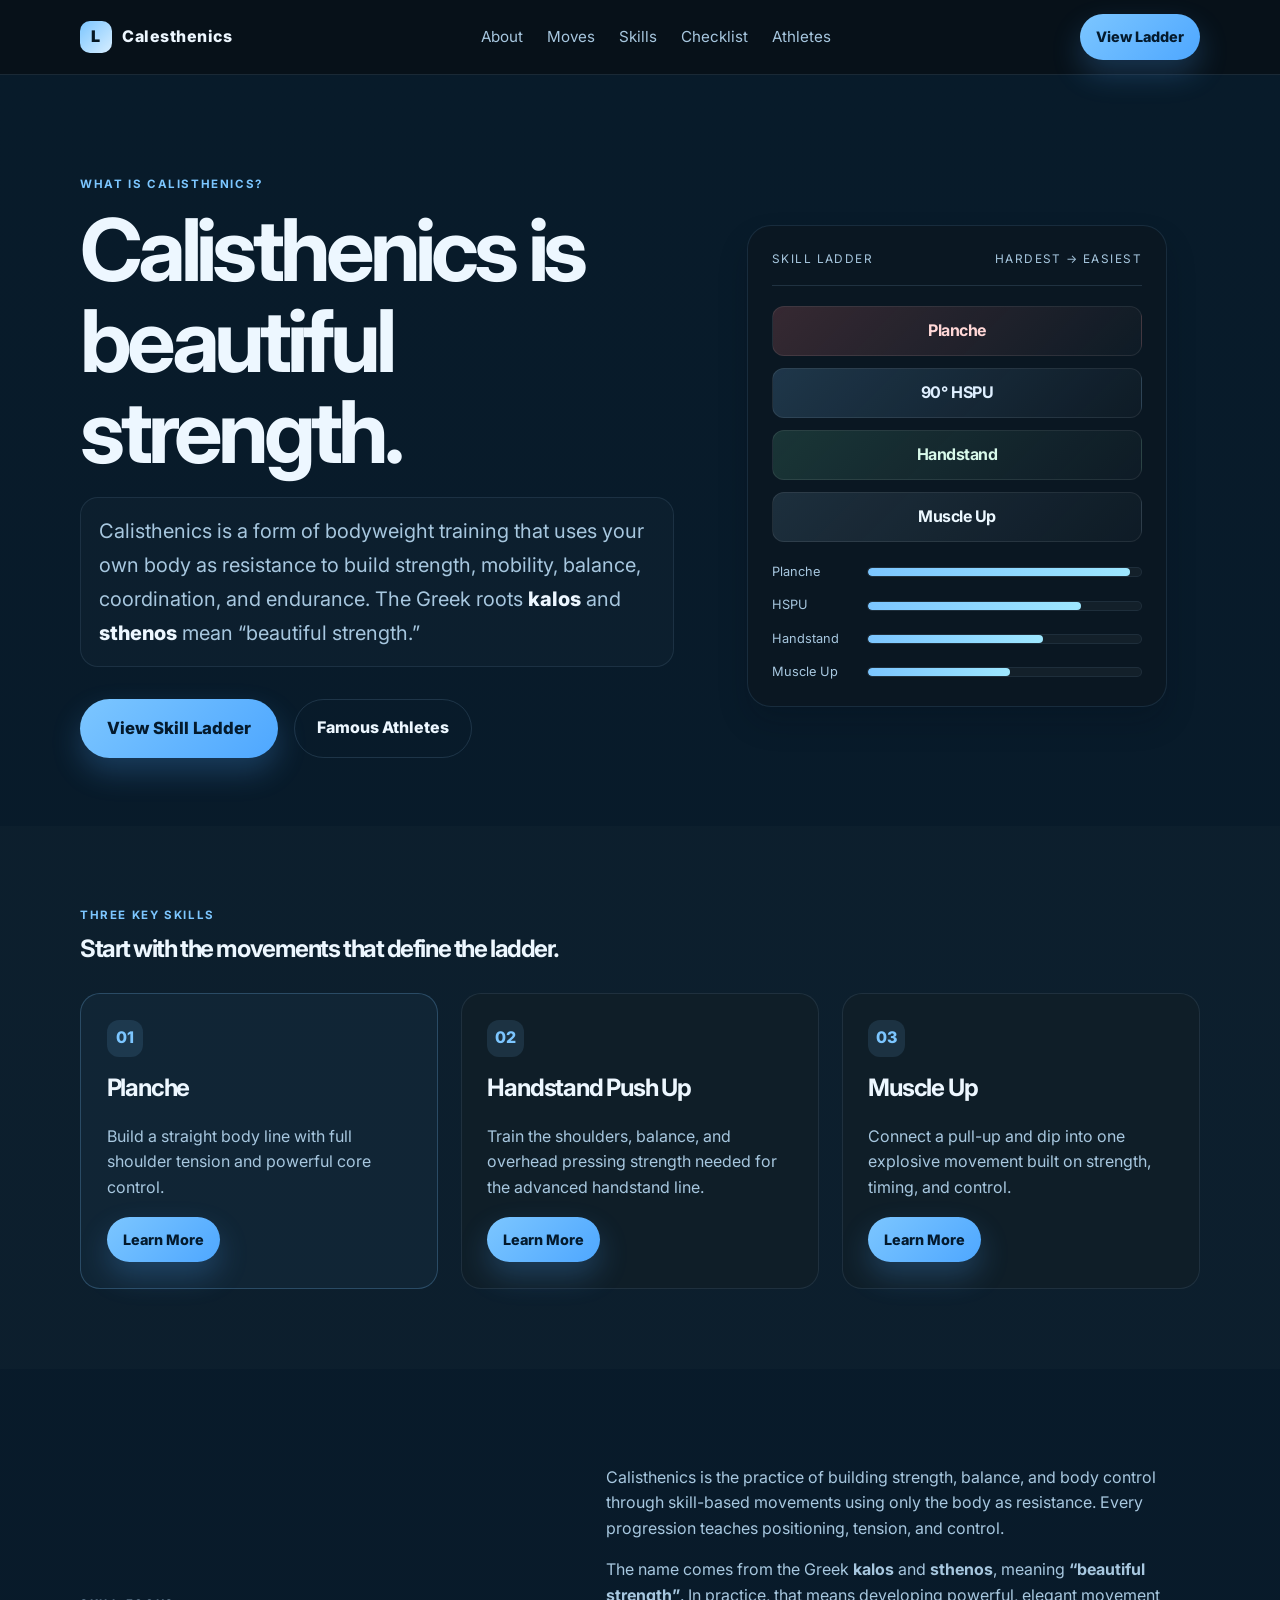
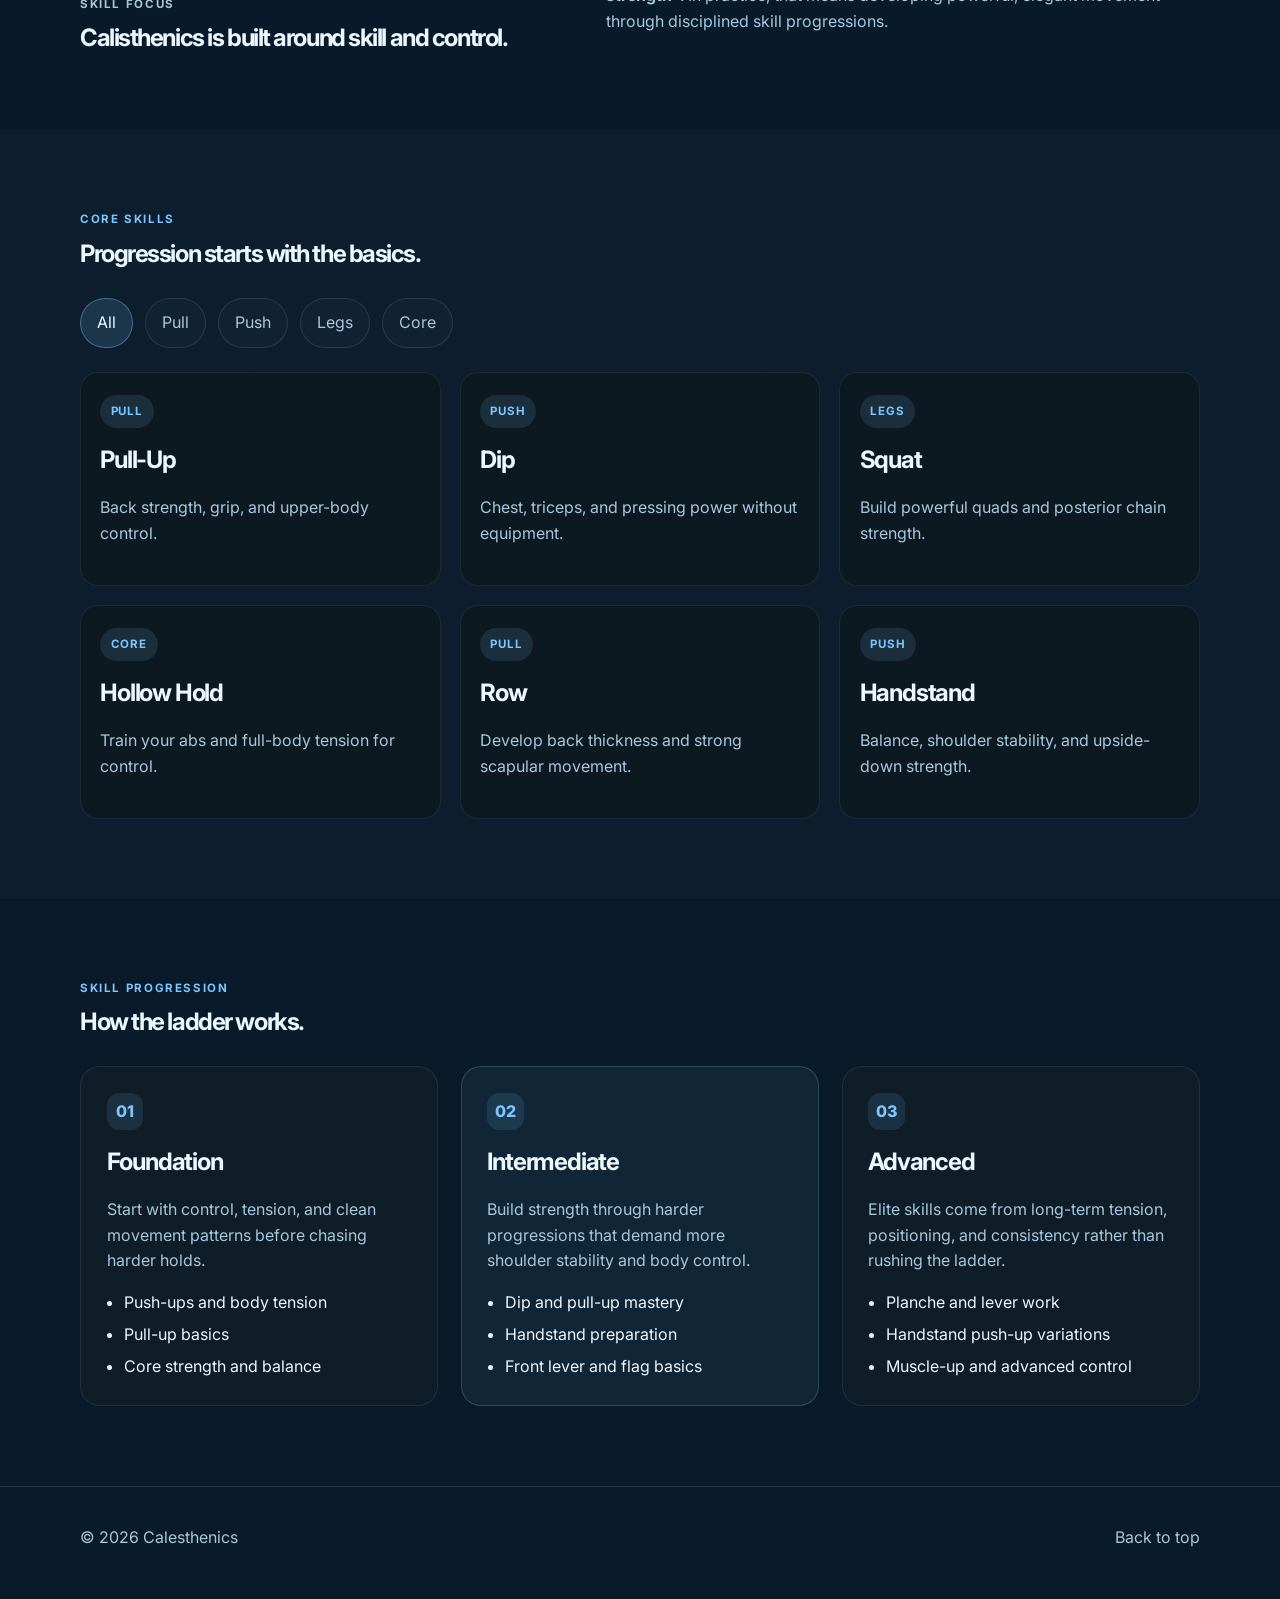
==== commit 1645ea81: "name" ====
--- a/index.html
+++ b/index.html
@@ -7,7 +7,7 @@
       name="description"
       content="Calisthenics training for strength, mobility, and body control. Build your best body with bodyweight workouts from beginner to advanced."
     />
-    <title>LouisAthletics</title>
+    <title>Calesthenics</title>
     <link rel="preconnect" href="https://fonts.googleapis.com" />
     <link rel="preconnect" href="https://fonts.gstatic.com" crossorigin />
     <link
@@ -21,7 +21,7 @@
       <div class="container nav-wrap">
         <div class="brand">
           <span class="brand-mark">L</span>
-          <span>LouisAthletics</span>
+          <span>Calesthenics</span>
         </div>
         <nav class="main-nav" aria-label="Main navigation">
           <a href="#about">About</a>
@@ -38,7 +38,7 @@
       <section class="hero">
         <div class="container hero-grid">
           <div class="hero-copy">
-            <p class="eyebrow">What is calisthenics?</p>
+            <p class="eyebrow">What is calisthenics?
             <h1>Calisthenics is beautiful strength.</h1>
             <p class="lead">
               Calisthenics is a form of bodyweight training that uses your own body
@@ -245,7 +245,7 @@
 
     <footer class="site-footer">
       <div class="container footer-wrap">
-        <p>© <span id="year"></span> LouisAthletics</p>
+        <p>© <span id="year"></span> Calesthenics</p>
         <a href="#about">Back to top</a>
       </div>
     </footer>
--- a/styles.css
+++ b/styles.css
@@ -598,18 +598,117 @@
 }
 
 .skills-header {
+  display: flex;
+  align-items: flex-end;
+  justify-content: space-between;
+  gap: 2rem;
   margin-bottom: 2rem;
 }
 
+.skills-title {
+  flex: 1 1 auto;
+  min-width: 0;
+}
+
+.skills-title h1 {
+  max-width: 700px;
+  margin: 0;
+  font-size: clamp(2.75rem, 5vw, 4.25rem);
+  line-height: 1.05;
+  letter-spacing: -0.06em;
+}
+
+.skill-total-count {
+  display: flex;
+  align-items: center;
+  gap: 0.65rem;
+  margin: 1rem 0 0;
+  color: var(--muted);
+  font-weight: 600;
+}
+
+.skill-search {
+  display: grid;
+  flex: 0 1 360px;
+  gap: 0.55rem;
+}
+
+.skill-search label {
+  font-weight: 600;
+}
+
+.skill-search input {
+  width: 100%;
+  min-height: 52px;
+  padding: 0.85rem 1rem;
+  color: var(--text);
+  font: inherit;
+  background: rgba(17, 30, 26, 0.82);
+  border: 1px solid var(--line);
+  border-radius: 14px;
+}
+
+.skill-search input:focus-visible {
+  outline: 2px solid rgba(124, 198, 255, 0.7);
+  outline-offset: 2px;
+}
+
+.skill-search-empty {
+  margin: 0 0 1rem;
+  color: var(--muted);
+}
+
 .skills-list {
   display: grid;
   gap: 1rem;
+}
+
+.skill-combos {
+  margin-top: 3.5rem;
+}
+
+.skill-search-section[hidden] {
+  display: none;
+}
+
+.skill-combos h2,
+.skill-category-heading {
+  display: flex;
+  align-items: center;
+  gap: 0.7rem;
+  margin: 0 0 1.25rem;
+  font-size: clamp(1.8rem, 3vw, 2.5rem);
+  letter-spacing: -0.05em;
+}
+
+.skill-category-heading {
+  margin-top: 0;
+}
+
+.skill-count {
+  display: inline-flex;
+  min-width: 2rem;
+  height: 2rem;
+  align-items: center;
+  justify-content: center;
+  padding: 0 0.55rem;
+  border: 1px solid var(--line);
+  border-radius: 999px;
+  background: rgba(124, 198, 255, 0.1);
+  color: var(--accent);
+  font-size: 0.9rem;
+  font-weight: 700;
+  letter-spacing: 0;
 }
 
 .skill-rank-link {
   display: block;
   color: inherit;
   text-decoration: none;
+}
+
+.skill-rank-link[hidden] {
+  display: none;
 }
 
 .skill-rank {
@@ -962,6 +1061,16 @@
 }
 
 @media (max-width: 680px) {
+  .skills-header {
+    align-items: stretch;
+    flex-direction: column;
+    gap: 1rem;
+  }
+
+  .skill-search {
+    flex-basis: auto;
+  }
+
   .main-nav {
     display: none;
   }
